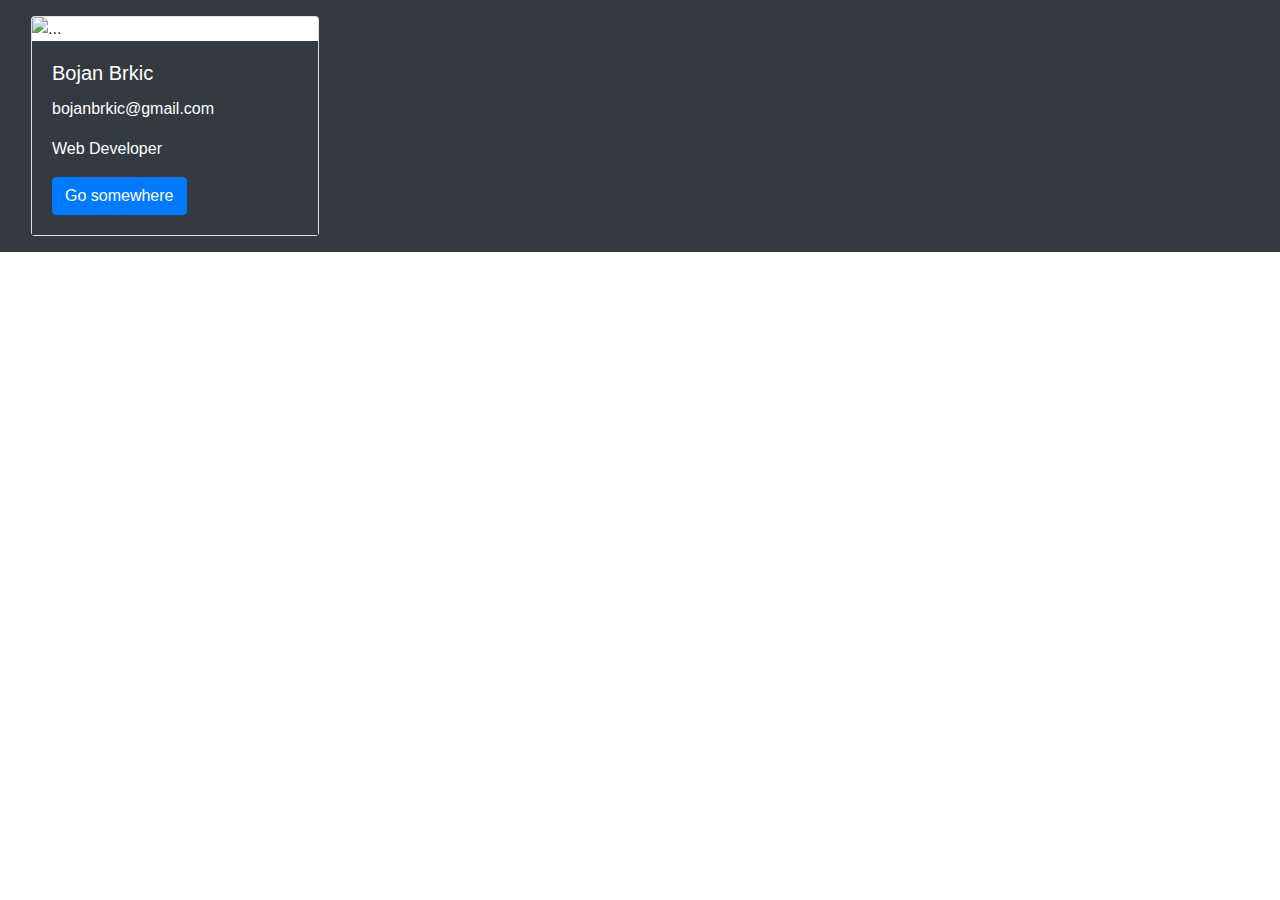
==== index.html @ 631b5b65 "update link" ====
<!doctype html>
<html lang="en">
  <head>
    <!-- Required meta tags -->
    <meta charset="utf-8">
    <meta name="viewport" content="width=device-width, initial-scale=1, shrink-to-fit=no">

    <!-- Bootstrap CSS -->
    <link rel="stylesheet" href="https://cdn.jsdelivr.net/npm/bootstrap@4.0.0/dist/css/bootstrap.min.css" integrity="sha384-Gn5384xqQ1aoWXA+058RXPxPg6fy4IWvTNh0E263XmFcJlSAwiGgFAW/dAiS6JXm" crossorigin="anonymous">

    <title>Hello, world!</title>
  </head>
  <body>

<div class="container-fluid bg-dark">
    <div class="row">
        <div class="col-3">
            <div class="card1 m-3">
                <div class="card" style="width: 18rem;">
                    <img src="https://heroshotphotography.com/wp-content/uploads/2023/03/male-linkedin-corporate-headshot-on-white-square-1024x1024.jpg" class="card-img-top" alt="...">
                    <div class="card-body bg-dark text-white">
                      <h5 class="card-title">Bojan Brkic</h5>
                      <p class="card-text">bojanbrkic@gmail.com</p>
                      <p class="card-text">Web Developer</p>
                      <a href="https://bojs225.github.io/izrada-web-stranice-web-shop-bojs225/" class="btn btn-primary">Go somewhere</a>
                    </div>
                  </div>
            </div>
        </div>
        <div class="col-9">

        </div>
    </div>
</div>









    <!-- Optional JavaScript -->
    <!-- jQuery first, then Popper.js, then Bootstrap JS -->
    <script src="https://code.jquery.com/jquery-3.2.1.slim.min.js" integrity="sha384-KJ3o2DKtIkvYIK3UENzmM7KCkRr/rE9/Qpg6aAZGJwFDMVNA/GpGFF93hXpG5KkN" crossorigin="anonymous"></script>
    <script src="https://cdn.jsdelivr.net/npm/popper.js@1.12.9/dist/umd/popper.min.js" integrity="sha384-ApNbgh9B+Y1QKtv3Rn7W3mgPxhU9K/ScQsAP7hUibX39j7fakFPskvXusvfa0b4Q" crossorigin="anonymous"></script>
    <script src="https://cdn.jsdelivr.net/npm/bootstrap@4.0.0/dist/js/bootstrap.min.js" integrity="sha384-JZR6Spejh4U02d8jOt6vLEHfe/JQGiRRSQQxSfFWpi1MquVdAyjUar5+76PVCmYl" crossorigin="anonymous"></script>
  </body>
</html>
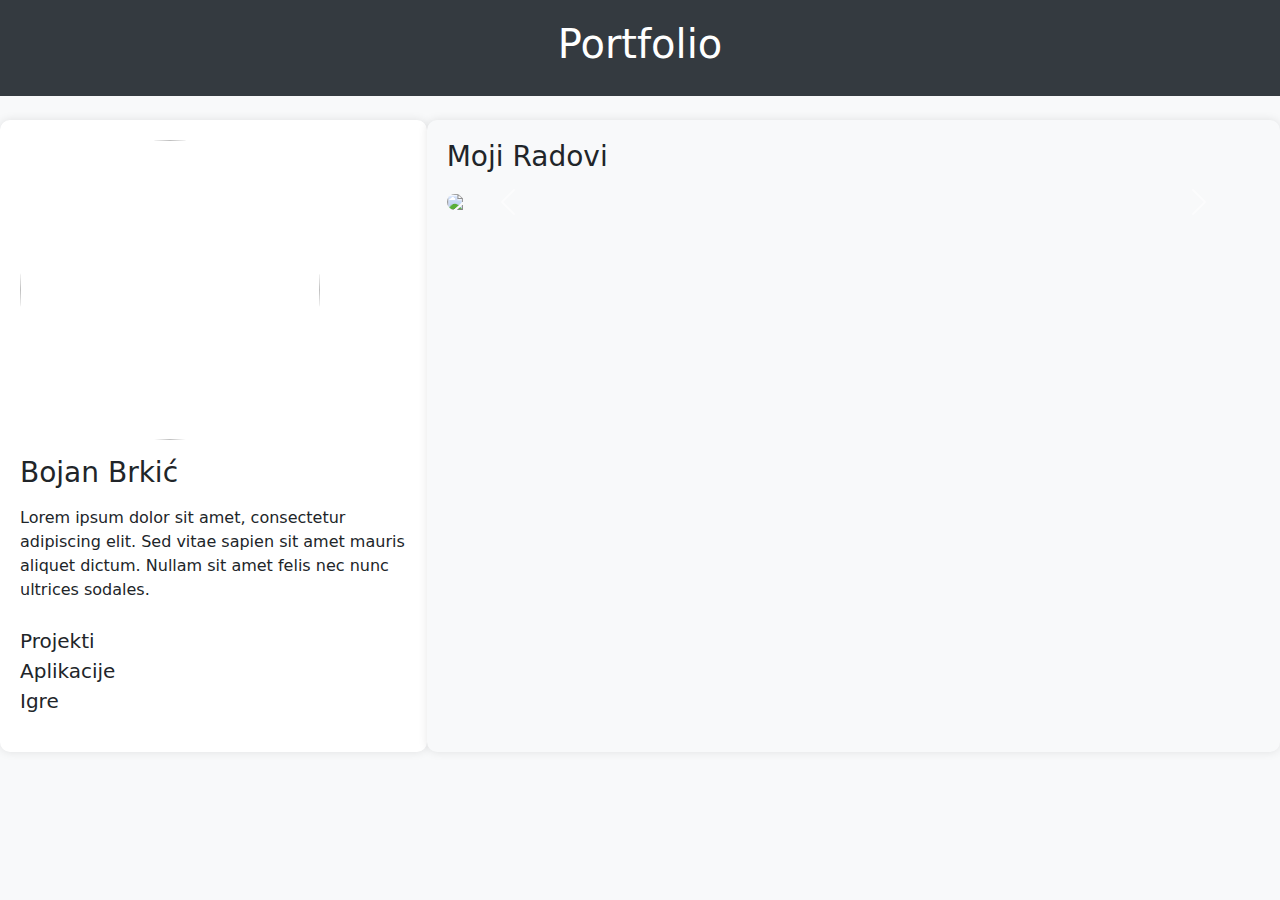
==== commit 34c43e09: "port_placehold" ====
--- a/index.html
+++ b/index.html
@@ -1,50 +1,85 @@
-<!doctype html>
-<html lang="en">
-  <head>
-    <!-- Required meta tags -->
-    <meta charset="utf-8">
-    <meta name="viewport" content="width=device-width, initial-scale=1, shrink-to-fit=no">
-
-    <!-- Bootstrap CSS -->
-    <link rel="stylesheet" href="https://cdn.jsdelivr.net/npm/bootstrap@4.0.0/dist/css/bootstrap.min.css" integrity="sha384-Gn5384xqQ1aoWXA+058RXPxPg6fy4IWvTNh0E263XmFcJlSAwiGgFAW/dAiS6JXm" crossorigin="anonymous">
-
-    <title>Hello, world!</title>
-  </head>
-  <body>
-
-<div class="container-fluid bg-dark">
-    <div class="row">
-        <div class="col-3">
-            <div class="card1 m-3">
-                <div class="card" style="width: 18rem;">
-                    <img src="https://heroshotphotography.com/wp-content/uploads/2023/03/male-linkedin-corporate-headshot-on-white-square-1024x1024.jpg" class="card-img-top" alt="...">
-                    <div class="card-body bg-dark text-white">
-                      <h5 class="card-title">Bojan Brkic</h5>
-                      <p class="card-text">bojanbrkic@gmail.com</p>
-                      <p class="card-text">Web Developer</p>
-                      <a href="https://bojs225.github.io/izrada-web-stranice-web-shop-bojs225/" class="btn btn-primary">Go somewhere</a>
-                    </div>
-                  </div>
-            </div>
-        </div>
-        <div class="col-9">
-
-        </div>
-    </div>
-</div>
-
-
-
-
-
-
-
-
-
-    <!-- Optional JavaScript -->
-    <!-- jQuery first, then Popper.js, then Bootstrap JS -->
-    <script src="https://code.jquery.com/jquery-3.2.1.slim.min.js" integrity="sha384-KJ3o2DKtIkvYIK3UENzmM7KCkRr/rE9/Qpg6aAZGJwFDMVNA/GpGFF93hXpG5KkN" crossorigin="anonymous"></script>
-    <script src="https://cdn.jsdelivr.net/npm/popper.js@1.12.9/dist/umd/popper.min.js" integrity="sha384-ApNbgh9B+Y1QKtv3Rn7W3mgPxhU9K/ScQsAP7hUibX39j7fakFPskvXusvfa0b4Q" crossorigin="anonymous"></script>
-    <script src="https://cdn.jsdelivr.net/npm/bootstrap@4.0.0/dist/js/bootstrap.min.js" integrity="sha384-JZR6Spejh4U02d8jOt6vLEHfe/JQGiRRSQQxSfFWpi1MquVdAyjUar5+76PVCmYl" crossorigin="anonymous"></script>
-  </body>
-</html>+<!DOCTYPE html>
+<html lang="en">
+<head>
+  <meta charset="UTF-8">
+  <meta name="viewport" content="width=device-width, initial-scale=1.0">
+  <title>Portfolio</title>
+  <link href="https://cdn.jsdelivr.net/npm/bootstrap@5.3.0-alpha1/dist/css/bootstrap.min.css" rel="stylesheet">
+  <style>
+    body {
+      background-color: #f8f9fa;
+    }
+    .header {
+      background-color: #343a40;
+      color: #ffffff;
+      padding: 20px 0;
+      text-align: center;
+    }
+    .about-me {
+      background-color: #ffffff;
+      padding: 20px;
+      border-radius: 10px;
+      box-shadow: 0 0 10px rgba(0, 0, 0, 0.1);
+    }
+    .works-carousel {
+      background-color: #f8f9fa;
+      padding: 20px;
+      border-radius: 10px;
+      box-shadow: 0 0 10px rgba(0, 0, 0, 0.1);
+    }
+    .works-carousel h3 {
+      margin-bottom: 20px;
+    }
+    .carousel-item img {
+      border-radius: 10px;
+    }
+  </style>
+</head>
+<body>
+  <div class="header">
+    <h1>Portfolio</h1>
+  </div>
+
+  <div class="container-fluid mt-4">
+    <div class="row">
+      <div class="col-md-4 about-me">
+        <img src="https://easydrawingguides.com/wp-content/uploads/2022/08/cartoon-face-11.png" class="img-fluid rounded-circle mb-3" style="height: 300px; width: 300px;">
+        <h3 class="mb-3">Bojan Brkić</h3>
+        <p class="mb-4">Lorem ipsum dolor sit amet, consectetur adipiscing elit. Sed vitae sapien sit amet mauris aliquet dictum. Nullam sit amet felis nec nunc ultrices sodales.</p>
+        <ul class="list-unstyled">
+          <li><a href="#" class="text-decoration-none fs-5 text-dark">Projekti</a></li>
+          <li><a href="#" class="text-decoration-none fs-5 text-dark">Aplikacije</a></li>
+          <li><a href="#" class="text-decoration-none fs-5 text-dark">Igre</a></li>
+        </ul>
+      </div>
+
+      <div class="col-md-8 works-carousel">
+        <h3>Moji Radovi</h3>
+        <div id="carouselExampleControls" class="carousel slide" data-bs-ride="carousel">
+          <div class="carousel-inner">
+            <div class="carousel-item active">
+              <img src="https://t4.ftcdn.net/jpg/02/81/25/31/360_F_281253189_A1GYRtKi8dKiZYip4yerjW8qTWG7KdgL.jpg" class="d-block w-100" >
+            </div>
+            <div class="carousel-item">
+              <img src="https://img.freepik.com/free-vector/blank-farm-scene-cartoon-style_1308-52834.jpg?size=626&ext=jpg&ga=GA1.1.2008272138.1708560000&semt=ais" class="d-block w-100">
+            </div>
+            <div class="carousel-item">
+              <img src="https://img.freepik.com/free-vector/farm-scene-daytime-with-old-farmer-man-cute-animals_1308-61404.jpg" class="d-block w-100">
+            </div>
+          </div>
+          <button class="carousel-control-prev" type="button" data-bs-target="#carouselExampleControls" data-bs-slide="prev">
+            <span class="carousel-control-prev-icon" aria-hidden="true"></span>
+            <span class="visually-hidden">Previous</span>
+          </button>
+          <button class="carousel-control-next" type="button" data-bs-target="#carouselExampleControls" data-bs-slide="next">
+            <span class="carousel-control-next-icon" aria-hidden="true"></span>
+            <span class="visually-hidden">Next</span>
+          </button>
+        </div>
+      </div>
+    </div>
+  </div>
+
+  <script src="https://cdn.jsdelivr.net/npm/bootstrap@5.3.0-alpha1/dist/js/bootstrap.bundle.min.js"></script>
+</body>
+</html>
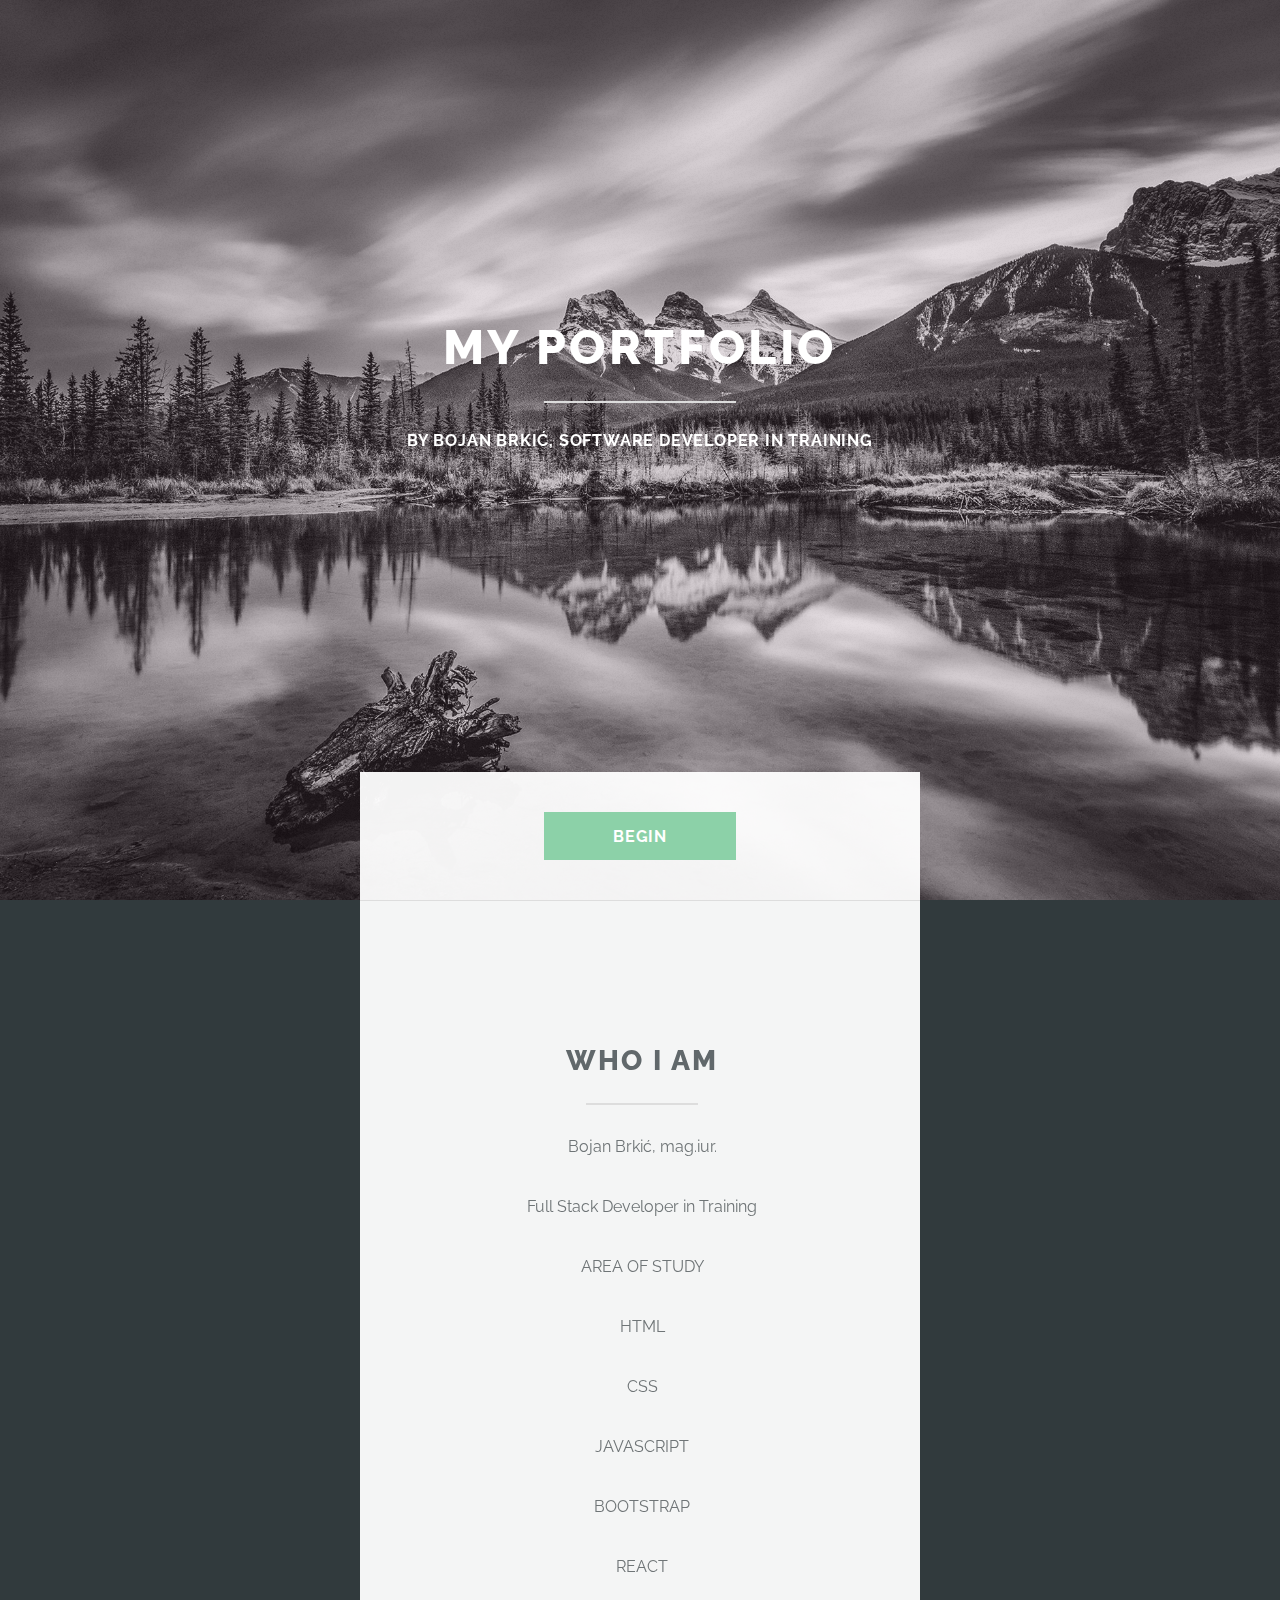
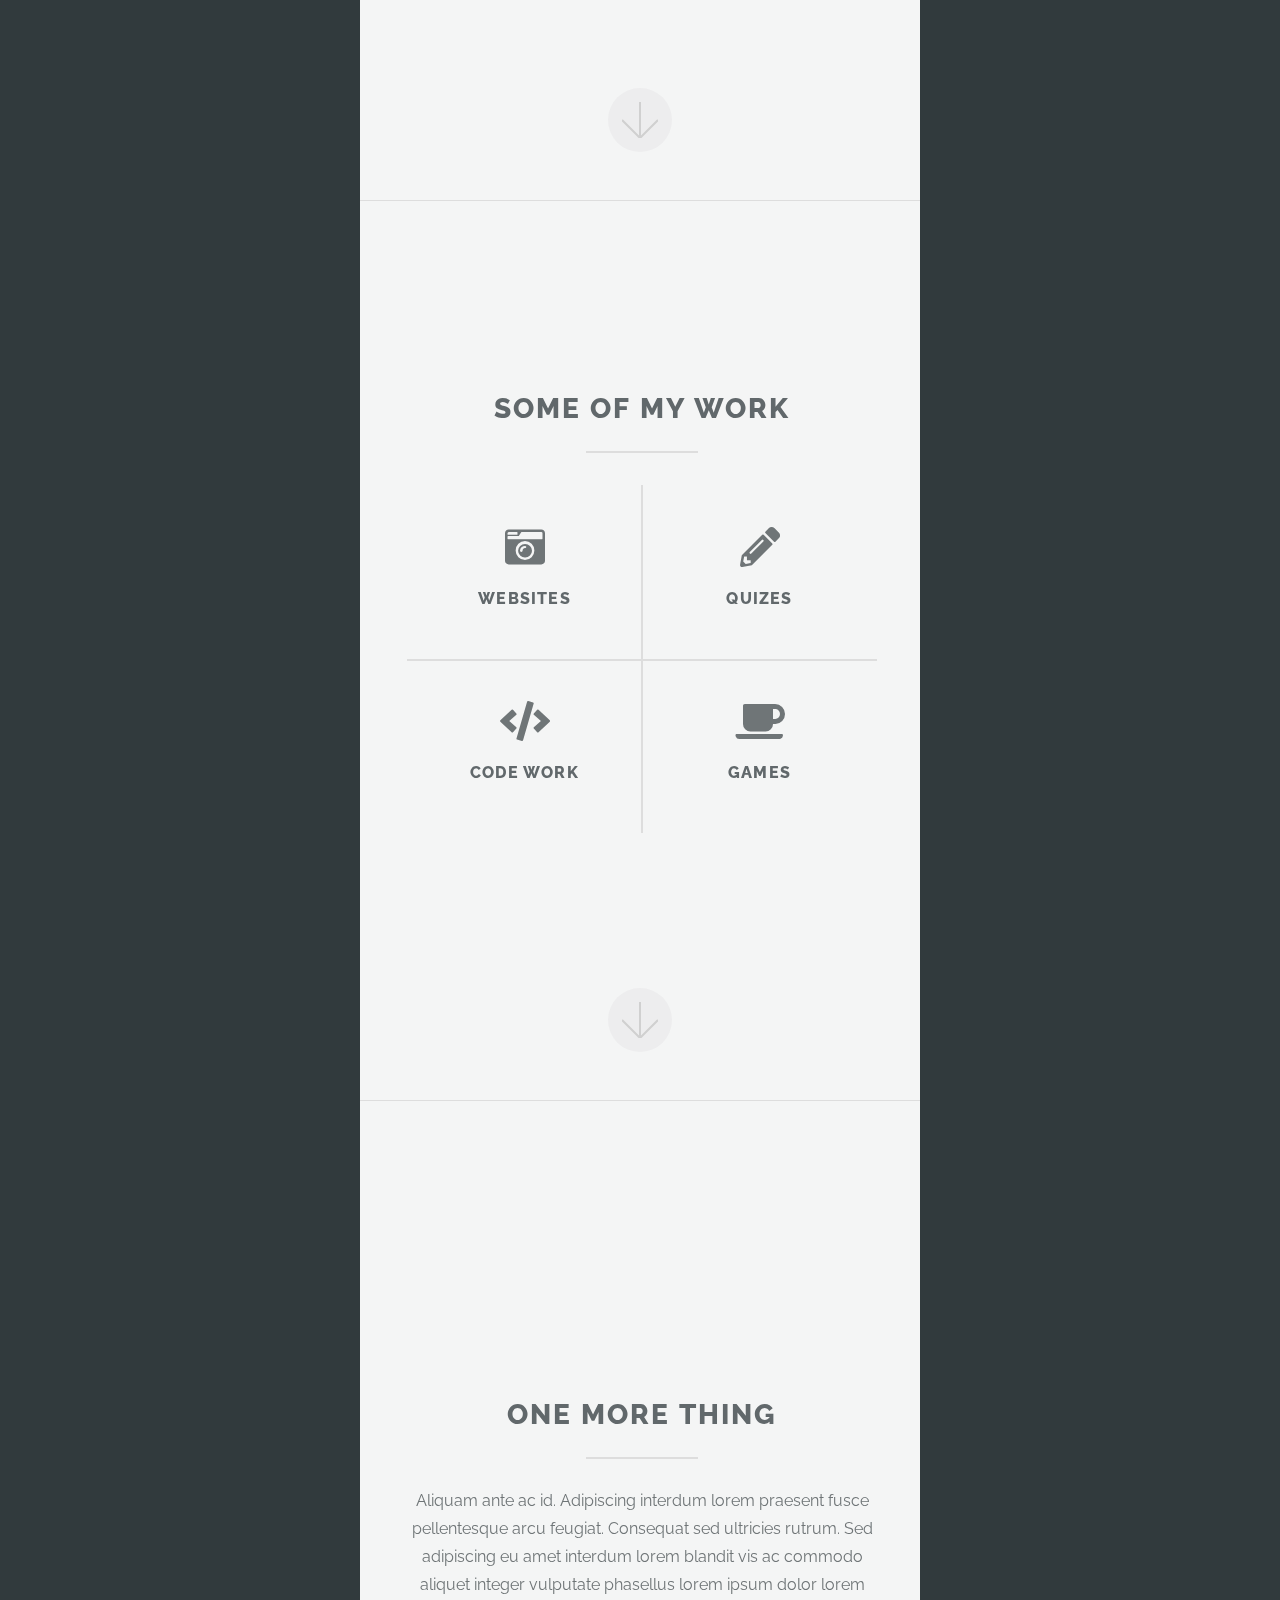
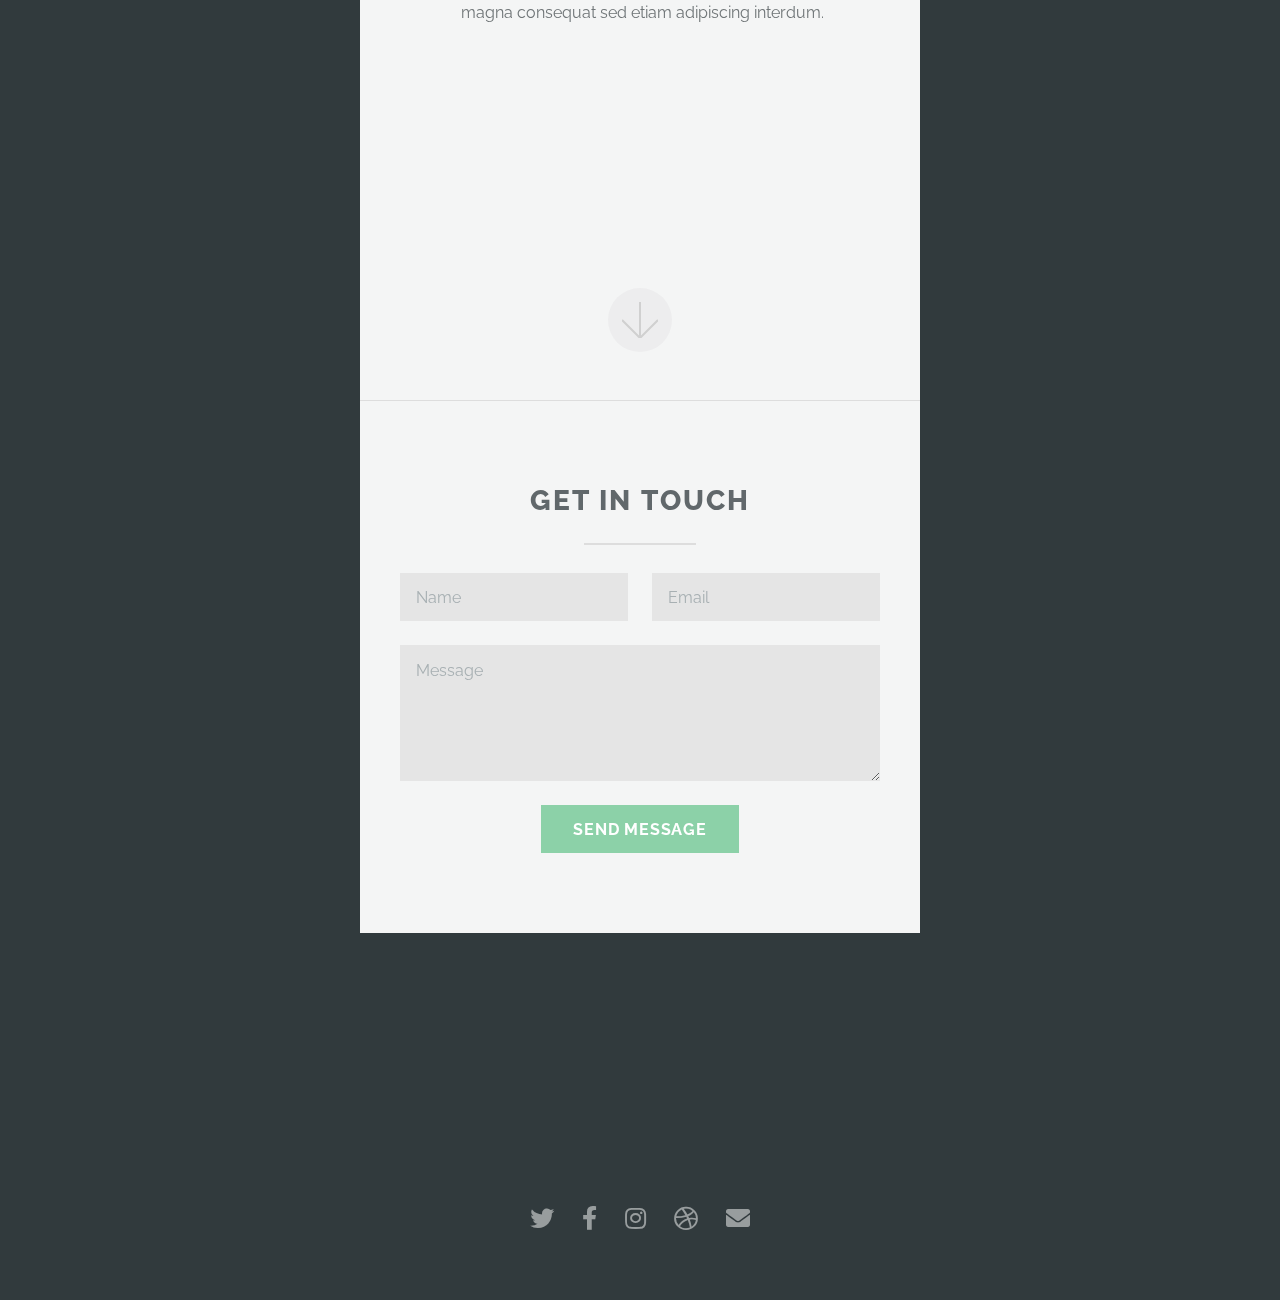
==== commit 14d60886: "update" ====
--- a/index.html
+++ b/index.html
@@ -1,85 +1,136 @@
-<!DOCTYPE html>
-<html lang="en">
-<head>
-  <meta charset="UTF-8">
-  <meta name="viewport" content="width=device-width, initial-scale=1.0">
-  <title>Portfolio</title>
-  <link href="https://cdn.jsdelivr.net/npm/bootstrap@5.3.0-alpha1/dist/css/bootstrap.min.css" rel="stylesheet">
-  <style>
-    body {
-      background-color: #f8f9fa;
-    }
-    .header {
-      background-color: #343a40;
-      color: #ffffff;
-      padding: 20px 0;
-      text-align: center;
-    }
-    .about-me {
-      background-color: #ffffff;
-      padding: 20px;
-      border-radius: 10px;
-      box-shadow: 0 0 10px rgba(0, 0, 0, 0.1);
-    }
-    .works-carousel {
-      background-color: #f8f9fa;
-      padding: 20px;
-      border-radius: 10px;
-      box-shadow: 0 0 10px rgba(0, 0, 0, 0.1);
-    }
-    .works-carousel h3 {
-      margin-bottom: 20px;
-    }
-    .carousel-item img {
-      border-radius: 10px;
-    }
-  </style>
-</head>
-<body>
-  <div class="header">
-    <h1>Portfolio</h1>
-  </div>
+<!DOCTYPE HTML>
+<html>
+	<head>
+		<title>Document</title>
+		<meta charset="utf-8" />
+		<meta name="viewport" content="width=device-width, initial-scale=1, user-scalable=no" />
+		<link rel="stylesheet" href="assets/css/main.css" />
+	
+		
+	</head>
+	<body class="is-preload">
 
-  <div class="container-fluid mt-4">
-    <div class="row">
-      <div class="col-md-4 about-me">
-        <img src="https://easydrawingguides.com/wp-content/uploads/2022/08/cartoon-face-11.png" class="img-fluid rounded-circle mb-3" style="height: 300px; width: 300px;">
-        <h3 class="mb-3">Bojan Brkić</h3>
-        <p class="mb-4">Lorem ipsum dolor sit amet, consectetur adipiscing elit. Sed vitae sapien sit amet mauris aliquet dictum. Nullam sit amet felis nec nunc ultrices sodales.</p>
-        <ul class="list-unstyled">
-          <li><a href="#" class="text-decoration-none fs-5 text-dark">Projekti</a></li>
-          <li><a href="#" class="text-decoration-none fs-5 text-dark">Aplikacije</a></li>
-          <li><a href="#" class="text-decoration-none fs-5 text-dark">Igre</a></li>
-        </ul>
-      </div>
+		<!-- Header -->
+			<section id="header">
+				<header class="major">
+					<h1>My Portfolio</h1>
+					<p>By Bojan Brkić, Software Developer in Training </p>
+				</header>
+				<div class="container">
+					<ul class="actions special">
+						<li><a href="#one" class="button primary scrolly">Begin</a></li>
+					</ul>
+				</div>
+			</section>
 
-      <div class="col-md-8 works-carousel">
-        <h3>Moji Radovi</h3>
-        <div id="carouselExampleControls" class="carousel slide" data-bs-ride="carousel">
-          <div class="carousel-inner">
-            <div class="carousel-item active">
-              <img src="https://t4.ftcdn.net/jpg/02/81/25/31/360_F_281253189_A1GYRtKi8dKiZYip4yerjW8qTWG7KdgL.jpg" class="d-block w-100" >
-            </div>
-            <div class="carousel-item">
-              <img src="https://img.freepik.com/free-vector/blank-farm-scene-cartoon-style_1308-52834.jpg?size=626&ext=jpg&ga=GA1.1.2008272138.1708560000&semt=ais" class="d-block w-100">
-            </div>
-            <div class="carousel-item">
-              <img src="https://img.freepik.com/free-vector/farm-scene-daytime-with-old-farmer-man-cute-animals_1308-61404.jpg" class="d-block w-100">
-            </div>
-          </div>
-          <button class="carousel-control-prev" type="button" data-bs-target="#carouselExampleControls" data-bs-slide="prev">
-            <span class="carousel-control-prev-icon" aria-hidden="true"></span>
-            <span class="visually-hidden">Previous</span>
-          </button>
-          <button class="carousel-control-next" type="button" data-bs-target="#carouselExampleControls" data-bs-slide="next">
-            <span class="carousel-control-next-icon" aria-hidden="true"></span>
-            <span class="visually-hidden">Next</span>
-          </button>
-        </div>
-      </div>
-    </div>
-  </div>
+		<!-- One -->
+			<section id="one" class="main special">
+				<div class="container">
+					<span class="image fit primary"><img src="3forrest.jpg" alt="" /></span>
+					<div class="content">
+						<header class="major">
+							<h2>Who I am</h2>
+						</header>
+						<p>Bojan Brkić, mag.iur.</p>
+						<p>Full Stack Developer in Training</p>
+							<p>AREA OF STUDY</p>
+							<p>HTML</p>
+							<p>CSS</p>
+							<p>JAVASCRIPT</p>
+							<p>BOOTSTRAP</p>
+							<p>REACT</p>
+						  
+						  
+					</div>
+					<a href="#two" class="goto-next scrolly">Next</a>
+				</div>
+			</section>
 
-  <script src="https://cdn.jsdelivr.net/npm/bootstrap@5.3.0-alpha1/dist/js/bootstrap.bundle.min.js"></script>
-</body>
-</html>
+		<!-- Two -->
+			<section id="two" class="main special">
+				<div class="container">
+					<span class="image fit primary"><img src="2.jpg" alt="" /></span>
+					<div class="content">
+						<header class="major">
+							<h2>Some of my Work</h2>
+						</header>
+						<p></p>
+						<ul class="icons-grid">
+							<li>
+								<span class="icon solid major fa-camera-retro"></span>
+								<h3>Websites</h3>
+							</li>
+							<li>
+								<span class="icon solid major fa-pencil-alt"></span>
+								<h3>Quizes</h3>
+							</li>
+							<li>
+								<span class="icon solid major fa-code"></span>
+								<h3>Code Work</h3>
+							</li>
+							<li>
+								<span class="icon solid major fa-coffee"></span>
+								<h3>Games</h3>
+							</li>
+						</ul>
+					</div>
+					<a href="#three" class="goto-next scrolly">Next</a>
+				</div>
+			</section>
+
+		<!-- Three -->
+			<section id="three" class="main special">
+				<div class="container">
+					<span class="image fit primary"><img src="2coast.jpg" alt="" /></span>
+					<div class="content">
+						<header class="major">
+							<h2>One more thing</h2>
+						</header>
+						<p>Aliquam ante ac id. Adipiscing interdum lorem praesent fusce pellentesque arcu feugiat. Consequat sed ultricies rutrum. Sed adipiscing eu amet interdum lorem blandit vis ac commodo aliquet integer vulputate phasellus lorem ipsum dolor lorem magna consequat sed etiam adipiscing interdum.</p>
+					</div>
+					<a href="#footer" class="goto-next scrolly">Next</a>
+				</div>
+			</section>
+
+			<section id="footer">
+				<div class="container">
+					<header class="major">
+						<h2>Get in touch</h2>
+					</header>
+					<form method="post" action="#">
+						<div class="row gtr-uniform">
+							<div class="col-6 col-12-xsmall"><input type="text" name="name" id="name" placeholder="Name" /></div>
+							<div class="col-6 col-12-xsmall"><input type="email" name="email" id="email" placeholder="Email" /></div>
+							<div class="col-12"><textarea name="message" id="message" placeholder="Message" rows="4"></textarea></div>
+							<div class="col-12">
+								<ul class="actions special">
+									<li><input type="submit" value="Send Message" class="primary" /></li>
+								</ul>
+							</div>
+						</div>
+					</form>
+				</div>
+				<footer>
+					<ul class="icons">
+						<li><a href="#" class="icon brands alt fa-twitter"><span class="label">Twitter</span></a></li>
+						<li><a href="#" class="icon brands alt fa-facebook-f"><span class="label">Facebook</span></a></li>
+						<li><a href="#" class="icon brands alt fa-instagram"><span class="label">Instagram</span></a></li>
+						<li><a href="#" class="icon brands alt fa-dribbble"><span class="label">Dribbble</span></a></li>
+						<li><a href="#" class="icon solid alt fa-envelope"><span class="label">Email</span></a></li>
+					</ul>
+				
+				</footer>
+			</section>
+			<script src="https://cdn.jsdelivr.net/npm/bootstrap@5.3.0-alpha1/dist/js/bootstrap.bundle.min.js"></script>
+			<script src="assets/js/jquery.min.js"></script>
+			<script src="assets/js/jquery.scrollex.min.js"></script>
+			<script src="assets/js/jquery.scrolly.min.js"></script>
+			<script src="assets/js/browser.min.js"></script>
+			<script src="assets/js/breakpoints.min.js"></script>
+			<script src="assets/js/util.js"></script>
+			<script src="assets/js/main.js"></script>
+			<script src="assets/js/script.js"></script>
+			
+
+	</body>
+</html>--- a/assets/css/main.css
+++ b/assets/css/main.css
@@ -0,0 +1,3140 @@
+@import url("fontawesome-all.min.css");
+@import url("https://fonts.googleapis.com/css?family=Raleway:400,400italic,700,800");
+
+
+
+html, body, div, span, applet, object,
+iframe, h1, h2, h3, h4, h5, h6, p, blockquote,
+pre, a, abbr, acronym, address, big, cite,
+code, del, dfn, em, img, ins, kbd, q, s, samp,
+small, strike, strong, sub, sup, tt, var, b,
+u, i, center, dl, dt, dd, ol, ul, li, fieldset,
+form, label, legend, table, caption, tbody,
+tfoot, thead, tr, th, td, article, aside,
+canvas, details, embed, figure, figcaption,
+footer, header, hgroup, menu, nav, output, ruby,
+section, summary, time, mark, audio, video {
+	margin: 0;
+	padding: 0;
+	border: 0;
+	font-size: 100%;
+	font: inherit;
+	vertical-align: baseline;}
+
+article, aside, details, figcaption, figure,
+footer, header, hgroup, menu, nav, section {
+	display: block;}
+
+body {
+	line-height: 1;
+}
+
+ol, ul {
+	list-style: none;
+}
+
+blockquote, q {
+	quotes: none;
+}
+
+	blockquote:before, blockquote:after, q:before, q:after {
+		content: '';
+		content: none;
+	}
+
+table {
+	border-collapse: collapse;
+	border-spacing: 0;
+}
+
+body {
+	-webkit-text-size-adjust: none;
+}
+
+mark {
+	background-color: transparent;
+	color: inherit;
+}
+
+input::-moz-focus-inner {
+	border: 0;
+	padding: 0;
+}
+
+input, select, textarea {
+	-moz-appearance: none;
+	-webkit-appearance: none;
+	-ms-appearance: none;
+	appearance: none;
+}
+
+/* Basic */
+
+	html {
+		box-sizing: border-box;
+	}
+
+	*, *:before, *:after {
+		box-sizing: inherit;
+	}
+
+	html {
+		background-color: #313a3d;
+		background-attachment: fixed,						fixed;
+		background-image: url("images/overlay.png"), url("/start.jpeg");
+		background-position: top left,					center center;
+		background-repeat: repeat,						none;
+		background-size: auto,						cover;
+	}
+
+	html.is-preload *, html.is-preload *:before, html.is-preload *:after {
+		-moz-animation: none !important;
+		-webkit-animation: none !important;
+		-ms-animation: none !important;
+		animation: none !important;
+		-moz-transition: none !important;
+		-webkit-transition: none !important;
+		-ms-transition: none !important;
+		transition: none !important;
+	}
+
+	html.is-touch {
+		height: 100vh;
+		overflow: hidden;
+	}
+
+		html.is-touch #wrapper {
+			-webkit-backface-visibility: hidden;
+			-webkit-overflow-scrolling: touch;
+			-webkit-transform: translate3d(0, 0, 0);
+			height: 100vh;
+			overflow: auto;
+		}
+
+	body, input, select, textarea {
+		color: #6f7577;
+		font-family: "Raleway", "Helvetica", sans-serif;
+		font-size: 15pt;
+		font-weight: 400;
+		line-height: 1.75em;
+	}
+
+	a {
+		-moz-transition: color 0.2s ease-in-out, border-bottom-color 0.2s ease-in-out;
+		-webkit-transition: color 0.2s ease-in-out, border-bottom-color 0.2s ease-in-out;
+		-ms-transition: color 0.2s ease-in-out, border-bottom-color 0.2s ease-in-out;
+		transition: color 0.2s ease-in-out, border-bottom-color 0.2s ease-in-out;
+		border-bottom: dotted 1px;
+		color: #8cd1a8;
+		text-decoration: none;
+	}
+
+		a:hover {
+			border-bottom-color: transparent !important;
+			color: #8cd1a8 !important;
+			text-decoration: none;
+		}
+
+	strong, b {
+		color: #61686b;
+		font-weight: 700;
+	}
+
+	em, i {
+		font-style: italic;
+	}
+
+	p {
+		margin: 0 0 2em 0;
+	}
+
+	h1, h2, h3, h4, h5, h6 {
+		color: #61686b;
+		font-weight: 800;
+		letter-spacing: 0.075em;
+		line-height: 1em;
+		margin: 0 0 1em 0;
+		text-transform: uppercase;
+	}
+
+		h1 a, h2 a, h3 a, h4 a, h5 a, h6 a {
+			color: inherit;
+			text-decoration: none;
+		}
+
+	h2 {
+		font-size: 1.75em;
+		line-height: 1.5em;
+	}
+
+	h3 {
+		font-size: 1em;
+		line-height: 1.5em;
+	}
+
+	h4 {
+		font-size: 0.9em;
+		line-height: 1.5em;
+	}
+
+	h5 {
+		font-size: 0.8em;
+		line-height: 1.5em;
+	}
+
+	h6 {
+		font-size: 0.7em;
+		line-height: 1.5em;
+	}
+
+	sub {
+		font-size: 0.8em;
+		position: relative;
+		top: 0.5em;
+	}
+
+	sup {
+		font-size: 0.8em;
+		position: relative;
+		top: -0.5em;
+	}
+
+	hr {
+		border: 0;
+		border-bottom: solid 1px #dddddd;
+		margin: 2em 0;
+	}
+
+		hr.major {
+			margin: 3em 0;
+		}
+
+	blockquote {
+		border-left: solid 6px #dddddd;
+		font-style: italic;
+		margin: 0 0 2em 0;
+		padding: 0.5em 0 0.5em 1.5em;
+	}
+
+	code {
+		background: rgba(144, 144, 144, 0.075);
+		font-family: "Courier New", monospace;
+		font-size: 0.9em;
+		margin: 0 0.25em;
+		padding: 0.25em 0.65em;
+	}
+
+	pre {
+		-webkit-overflow-scrolling: touch;
+		font-family: "Courier New", monospace;
+		font-size: 0.9em;
+		margin: 0 0 2em 0;
+	}
+
+		pre code {
+			display: block;
+			line-height: 1.75em;
+			padding: 1em 1.5em;
+			overflow-x: auto;
+		}
+
+	.align-left {
+		text-align: left;
+	}
+
+	.align-center {
+		text-align: center;
+	}
+
+	.align-right {
+		text-align: right;
+	}
+
+/* Container */
+
+	.container {
+		margin: 0 auto;
+		max-width: calc(100% - 4em);
+		width: 35em;
+	}
+
+		.container.xsmall {
+			width: 8.75em;
+		}
+
+		.container.small {
+			width: 17.5em;
+		}
+
+		.container.medium {
+			width: 26.25em;
+		}
+
+		.container.large {
+			width: 43.75em;
+		}
+
+		.container.xlarge {
+			width: 52.5em;
+		}
+
+		.container.max {
+			width: 100%;
+		}
+
+		@media screen and (max-width: 980px) {
+
+			.container {
+				width: 80% !important;
+				max-width: 100% !important;
+			}
+
+		}
+
+		@media screen and (max-width: 480px) {
+
+			.container {
+				width: 100% !important;
+			}
+
+		}
+
+/* Row */
+
+	.row {
+		display: flex;
+		flex-wrap: wrap;
+		box-sizing: border-box;
+		align-items: stretch;
+	}
+
+		.row > * {
+			box-sizing: border-box;
+		}
+
+		.row.gtr-uniform > * > :last-child {
+			margin-bottom: 0;
+		}
+
+		.row.aln-left {
+			justify-content: flex-start;
+		}
+
+		.row.aln-center {
+			justify-content: center;
+		}
+
+		.row.aln-right {
+			justify-content: flex-end;
+		}
+
+		.row.aln-top {
+			align-items: flex-start;
+		}
+
+		.row.aln-middle {
+			align-items: center;
+		}
+
+		.row.aln-bottom {
+			align-items: flex-end;
+		}
+
+		.row > .imp {
+			order: -1;
+		}
+
+		.row > .col-1 {
+			width: 8.33333%;
+		}
+
+		.row > .off-1 {
+			margin-left: 8.33333%;
+		}
+
+		.row > .col-2 {
+			width: 16.66667%;
+		}
+
+		.row > .off-2 {
+			margin-left: 16.66667%;
+		}
+
+		.row > .col-3 {
+			width: 25%;
+		}
+
+		.row > .off-3 {
+			margin-left: 25%;
+		}
+
+		.row > .col-4 {
+			width: 33.33333%;
+		}
+
+		.row > .off-4 {
+			margin-left: 33.33333%;
+		}
+
+		.row > .col-5 {
+			width: 41.66667%;
+		}
+
+		.row > .off-5 {
+			margin-left: 41.66667%;
+		}
+
+		.row > .col-6 {
+			width: 50%;
+		}
+
+		.row > .off-6 {
+			margin-left: 50%;
+		}
+
+		.row > .col-7 {
+			width: 58.33333%;
+		}
+
+		.row > .off-7 {
+			margin-left: 58.33333%;
+		}
+
+		.row > .col-8 {
+			width: 66.66667%;
+		}
+
+		.row > .off-8 {
+			margin-left: 66.66667%;
+		}
+
+		.row > .col-9 {
+			width: 75%;
+		}
+
+		.row > .off-9 {
+			margin-left: 75%;
+		}
+
+		.row > .col-10 {
+			width: 83.33333%;
+		}
+
+		.row > .off-10 {
+			margin-left: 83.33333%;
+		}
+
+		.row > .col-11 {
+			width: 91.66667%;
+		}
+
+		.row > .off-11 {
+			margin-left: 91.66667%;
+		}
+
+		.row > .col-12 {
+			width: 100%;
+		}
+
+		.row > .off-12 {
+			margin-left: 100%;
+		}
+
+		.row.gtr-0 {
+			margin-top: 0;
+			margin-left: 0em;
+		}
+
+			.row.gtr-0 > * {
+				padding: 0 0 0 0em;
+			}
+
+			.row.gtr-0.gtr-uniform {
+				margin-top: 0em;
+			}
+
+				.row.gtr-0.gtr-uniform > * {
+					padding-top: 0em;
+				}
+
+		.row.gtr-25 {
+			margin-top: 0;
+			margin-left: -0.375em;
+		}
+
+			.row.gtr-25 > * {
+				padding: 0 0 0 0.375em;
+			}
+
+			.row.gtr-25.gtr-uniform {
+				margin-top: -0.375em;
+			}
+
+				.row.gtr-25.gtr-uniform > * {
+					padding-top: 0.375em;
+				}
+
+		.row.gtr-50 {
+			margin-top: 0;
+			margin-left: -0.75em;
+		}
+
+			.row.gtr-50 > * {
+				padding: 0 0 0 0.75em;
+			}
+
+			.row.gtr-50.gtr-uniform {
+				margin-top: -0.75em;
+			}
+
+				.row.gtr-50.gtr-uniform > * {
+					padding-top: 0.75em;
+				}
+
+		.row {
+			margin-top: 0;
+			margin-left: -1.5em;
+		}
+
+			.row > * {
+				padding: 0 0 0 1.5em;
+			}
+
+			.row.gtr-uniform {
+				margin-top: -1.5em;
+			}
+
+				.row.gtr-uniform > * {
+					padding-top: 1.5em;
+				}
+
+		.row.gtr-150 {
+			margin-top: 0;
+			margin-left: -2.25em;
+		}
+
+			.row.gtr-150 > * {
+				padding: 0 0 0 2.25em;
+			}
+
+			.row.gtr-150.gtr-uniform {
+				margin-top: -2.25em;
+			}
+
+				.row.gtr-150.gtr-uniform > * {
+					padding-top: 2.25em;
+				}
+
+		.row.gtr-200 {
+			margin-top: 0;
+			margin-left: -3em;
+		}
+
+			.row.gtr-200 > * {
+				padding: 0 0 0 3em;
+			}
+
+			.row.gtr-200.gtr-uniform {
+				margin-top: -3em;
+			}
+
+				.row.gtr-200.gtr-uniform > * {
+					padding-top: 3em;
+				}
+
+		@media screen and (max-width: 1680px) {
+
+			.row {
+				display: flex;
+				flex-wrap: wrap;
+				box-sizing: border-box;
+				align-items: stretch;
+			}
+
+				.row > * {
+					box-sizing: border-box;
+				}
+
+				.row.gtr-uniform > * > :last-child {
+					margin-bottom: 0;
+				}
+
+				.row.aln-left {
+					justify-content: flex-start;
+				}
+
+				.row.aln-center {
+					justify-content: center;
+				}
+
+				.row.aln-right {
+					justify-content: flex-end;
+				}
+
+				.row.aln-top {
+					align-items: flex-start;
+				}
+
+				.row.aln-middle {
+					align-items: center;
+				}
+
+				.row.aln-bottom {
+					align-items: flex-end;
+				}
+
+				.row > .imp-large {
+					order: -1;
+				}
+
+				.row > .col-1-large {
+					width: 8.33333%;
+				}
+
+				.row > .off-1-large {
+					margin-left: 8.33333%;
+				}
+
+				.row > .col-2-large {
+					width: 16.66667%;
+				}
+
+				.row > .off-2-large {
+					margin-left: 16.66667%;
+				}
+
+				.row > .col-3-large {
+					width: 25%;
+				}
+
+				.row > .off-3-large {
+					margin-left: 25%;
+				}
+
+				.row > .col-4-large {
+					width: 33.33333%;
+				}
+
+				.row > .off-4-large {
+					margin-left: 33.33333%;
+				}
+
+				.row > .col-5-large {
+					width: 41.66667%;
+				}
+
+				.row > .off-5-large {
+					margin-left: 41.66667%;
+				}
+
+				.row > .col-6-large {
+					width: 50%;
+				}
+
+				.row > .off-6-large {
+					margin-left: 50%;
+				}
+
+				.row > .col-7-large {
+					width: 58.33333%;
+				}
+
+				.row > .off-7-large {
+					margin-left: 58.33333%;
+				}
+
+				.row > .col-8-large {
+					width: 66.66667%;
+				}
+
+				.row > .off-8-large {
+					margin-left: 66.66667%;
+				}
+
+				.row > .col-9-large {
+					width: 75%;
+				}
+
+				.row > .off-9-large {
+					margin-left: 75%;
+				}
+
+				.row > .col-10-large {
+					width: 83.33333%;
+				}
+
+				.row > .off-10-large {
+					margin-left: 83.33333%;
+				}
+
+				.row > .col-11-large {
+					width: 91.66667%;
+				}
+
+				.row > .off-11-large {
+					margin-left: 91.66667%;
+				}
+
+				.row > .col-12-large {
+					width: 100%;
+				}
+
+				.row > .off-12-large {
+					margin-left: 100%;
+				}
+
+				.row.gtr-0 {
+					margin-top: 0;
+					margin-left: 0em;
+				}
+
+					.row.gtr-0 > * {
+						padding: 0 0 0 0em;
+					}
+
+					.row.gtr-0.gtr-uniform {
+						margin-top: 0em;
+					}
+
+						.row.gtr-0.gtr-uniform > * {
+							padding-top: 0em;
+						}
+
+				.row.gtr-25 {
+					margin-top: 0;
+					margin-left: -0.375em;
+				}
+
+					.row.gtr-25 > * {
+						padding: 0 0 0 0.375em;
+					}
+
+					.row.gtr-25.gtr-uniform {
+						margin-top: -0.375em;
+					}
+
+						.row.gtr-25.gtr-uniform > * {
+							padding-top: 0.375em;
+						}
+
+				.row.gtr-50 {
+					margin-top: 0;
+					margin-left: -0.75em;
+				}
+
+					.row.gtr-50 > * {
+						padding: 0 0 0 0.75em;
+					}
+
+					.row.gtr-50.gtr-uniform {
+						margin-top: -0.75em;
+					}
+
+						.row.gtr-50.gtr-uniform > * {
+							padding-top: 0.75em;
+						}
+
+				.row {
+					margin-top: 0;
+					margin-left: -1.5em;
+				}
+
+					.row > * {
+						padding: 0 0 0 1.5em;
+					}
+
+					.row.gtr-uniform {
+						margin-top: -1.5em;
+					}
+
+						.row.gtr-uniform > * {
+							padding-top: 1.5em;
+						}
+
+				.row.gtr-150 {
+					margin-top: 0;
+					margin-left: -2.25em;
+				}
+
+					.row.gtr-150 > * {
+						padding: 0 0 0 2.25em;
+					}
+
+					.row.gtr-150.gtr-uniform {
+						margin-top: -2.25em;
+					}
+
+						.row.gtr-150.gtr-uniform > * {
+							padding-top: 2.25em;
+						}
+
+				.row.gtr-200 {
+					margin-top: 0;
+					margin-left: -3em;
+				}
+
+					.row.gtr-200 > * {
+						padding: 0 0 0 3em;
+					}
+
+					.row.gtr-200.gtr-uniform {
+						margin-top: -3em;
+					}
+
+						.row.gtr-200.gtr-uniform > * {
+							padding-top: 3em;
+						}
+
+		}
+
+		@media screen and (max-width: 980px) {
+
+			.row {
+				display: flex;
+				flex-wrap: wrap;
+				box-sizing: border-box;
+				align-items: stretch;
+			}
+
+				.row > * {
+					box-sizing: border-box;
+				}
+
+				.row.gtr-uniform > * > :last-child {
+					margin-bottom: 0;
+				}
+
+				.row.aln-left {
+					justify-content: flex-start;
+				}
+
+				.row.aln-center {
+					justify-content: center;
+				}
+
+				.row.aln-right {
+					justify-content: flex-end;
+				}
+
+				.row.aln-top {
+					align-items: flex-start;
+				}
+
+				.row.aln-middle {
+					align-items: center;
+				}
+
+				.row.aln-bottom {
+					align-items: flex-end;
+				}
+
+				.row > .imp-medium {
+					order: -1;
+				}
+
+				.row > .col-1-medium {
+					width: 8.33333%;
+				}
+
+				.row > .off-1-medium {
+					margin-left: 8.33333%;
+				}
+
+				.row > .col-2-medium {
+					width: 16.66667%;
+				}
+
+				.row > .off-2-medium {
+					margin-left: 16.66667%;
+				}
+
+				.row > .col-3-medium {
+					width: 25%;
+				}
+
+				.row > .off-3-medium {
+					margin-left: 25%;
+				}
+
+				.row > .col-4-medium {
+					width: 33.33333%;
+				}
+
+				.row > .off-4-medium {
+					margin-left: 33.33333%;
+				}
+
+				.row > .col-5-medium {
+					width: 41.66667%;
+				}
+
+				.row > .off-5-medium {
+					margin-left: 41.66667%;
+				}
+
+				.row > .col-6-medium {
+					width: 50%;
+				}
+
+				.row > .off-6-medium {
+					margin-left: 50%;
+				}
+
+				.row > .col-7-medium {
+					width: 58.33333%;
+				}
+
+				.row > .off-7-medium {
+					margin-left: 58.33333%;
+				}
+
+				.row > .col-8-medium {
+					width: 66.66667%;
+				}
+
+				.row > .off-8-medium {
+					margin-left: 66.66667%;
+				}
+
+				.row > .col-9-medium {
+					width: 75%;
+				}
+
+				.row > .off-9-medium {
+					margin-left: 75%;
+				}
+
+				.row > .col-10-medium {
+					width: 83.33333%;
+				}
+
+				.row > .off-10-medium {
+					margin-left: 83.33333%;
+				}
+
+				.row > .col-11-medium {
+					width: 91.66667%;
+				}
+
+				.row > .off-11-medium {
+					margin-left: 91.66667%;
+				}
+
+				.row > .col-12-medium {
+					width: 100%;
+				}
+
+				.row > .off-12-medium {
+					margin-left: 100%;
+				}
+
+				.row.gtr-0 {
+					margin-top: 0;
+					margin-left: 0em;
+				}
+
+					.row.gtr-0 > * {
+						padding: 0 0 0 0em;
+					}
+
+					.row.gtr-0.gtr-uniform {
+						margin-top: 0em;
+					}
+
+						.row.gtr-0.gtr-uniform > * {
+							padding-top: 0em;
+						}
+
+				.row.gtr-25 {
+					margin-top: 0;
+					margin-left: -0.375em;
+				}
+
+					.row.gtr-25 > * {
+						padding: 0 0 0 0.375em;
+					}
+
+					.row.gtr-25.gtr-uniform {
+						margin-top: -0.375em;
+					}
+
+						.row.gtr-25.gtr-uniform > * {
+							padding-top: 0.375em;
+						}
+
+				.row.gtr-50 {
+					margin-top: 0;
+					margin-left: -0.75em;
+				}
+
+					.row.gtr-50 > * {
+						padding: 0 0 0 0.75em;
+					}
+
+					.row.gtr-50.gtr-uniform {
+						margin-top: -0.75em;
+					}
+
+						.row.gtr-50.gtr-uniform > * {
+							padding-top: 0.75em;
+						}
+
+				.row {
+					margin-top: 0;
+					margin-left: -1.5em;
+				}
+
+					.row > * {
+						padding: 0 0 0 1.5em;
+					}
+
+					.row.gtr-uniform {
+						margin-top: -1.5em;
+					}
+
+						.row.gtr-uniform > * {
+							padding-top: 1.5em;
+						}
+
+				.row.gtr-150 {
+					margin-top: 0;
+					margin-left: -2.25em;
+				}
+
+					.row.gtr-150 > * {
+						padding: 0 0 0 2.25em;
+					}
+
+					.row.gtr-150.gtr-uniform {
+						margin-top: -2.25em;
+					}
+
+						.row.gtr-150.gtr-uniform > * {
+							padding-top: 2.25em;
+						}
+
+				.row.gtr-200 {
+					margin-top: 0;
+					margin-left: -3em;
+				}
+
+					.row.gtr-200 > * {
+						padding: 0 0 0 3em;
+					}
+
+					.row.gtr-200.gtr-uniform {
+						margin-top: -3em;
+					}
+
+						.row.gtr-200.gtr-uniform > * {
+							padding-top: 3em;
+						}
+
+		}
+
+		@media screen and (max-width: 736px) {
+
+			.row {
+				display: flex;
+				flex-wrap: wrap;
+				box-sizing: border-box;
+				align-items: stretch;
+			}
+
+				.row > * {
+					box-sizing: border-box;
+				}
+
+				.row.gtr-uniform > * > :last-child {
+					margin-bottom: 0;
+				}
+
+				.row.aln-left {
+					justify-content: flex-start;
+				}
+
+				.row.aln-center {
+					justify-content: center;
+				}
+
+				.row.aln-right {
+					justify-content: flex-end;
+				}
+
+				.row.aln-top {
+					align-items: flex-start;
+				}
+
+				.row.aln-middle {
+					align-items: center;
+				}
+
+				.row.aln-bottom {
+					align-items: flex-end;
+				}
+
+				.row > .imp-small {
+					order: -1;
+				}
+
+				.row > .col-1-small {
+					width: 8.33333%;
+				}
+
+				.row > .off-1-small {
+					margin-left: 8.33333%;
+				}
+
+				.row > .col-2-small {
+					width: 16.66667%;
+				}
+
+				.row > .off-2-small {
+					margin-left: 16.66667%;
+				}
+
+				.row > .col-3-small {
+					width: 25%;
+				}
+
+				.row > .off-3-small {
+					margin-left: 25%;
+				}
+
+				.row > .col-4-small {
+					width: 33.33333%;
+				}
+
+				.row > .off-4-small {
+					margin-left: 33.33333%;
+				}
+
+				.row > .col-5-small {
+					width: 41.66667%;
+				}
+
+				.row > .off-5-small {
+					margin-left: 41.66667%;
+				}
+
+				.row > .col-6-small {
+					width: 50%;
+				}
+
+				.row > .off-6-small {
+					margin-left: 50%;
+				}
+
+				.row > .col-7-small {
+					width: 58.33333%;
+				}
+
+				.row > .off-7-small {
+					margin-left: 58.33333%;
+				}
+
+				.row > .col-8-small {
+					width: 66.66667%;
+				}
+
+				.row > .off-8-small {
+					margin-left: 66.66667%;
+				}
+
+				.row > .col-9-small {
+					width: 75%;
+				}
+
+				.row > .off-9-small {
+					margin-left: 75%;
+				}
+
+				.row > .col-10-small {
+					width: 83.33333%;
+				}
+
+				.row > .off-10-small {
+					margin-left: 83.33333%;
+				}
+
+				.row > .col-11-small {
+					width: 91.66667%;
+				}
+
+				.row > .off-11-small {
+					margin-left: 91.66667%;
+				}
+
+				.row > .col-12-small {
+					width: 100%;
+				}
+
+				.row > .off-12-small {
+					margin-left: 100%;
+				}
+
+				.row.gtr-0 {
+					margin-top: 0;
+					margin-left: 0em;
+				}
+
+					.row.gtr-0 > * {
+						padding: 0 0 0 0em;
+					}
+
+					.row.gtr-0.gtr-uniform {
+						margin-top: 0em;
+					}
+
+						.row.gtr-0.gtr-uniform > * {
+							padding-top: 0em;
+						}
+
+				.row.gtr-25 {
+					margin-top: 0;
+					margin-left: -0.25em;
+				}
+
+					.row.gtr-25 > * {
+						padding: 0 0 0 0.25em;
+					}
+
+					.row.gtr-25.gtr-uniform {
+						margin-top: -0.25em;
+					}
+
+						.row.gtr-25.gtr-uniform > * {
+							padding-top: 0.25em;
+						}
+
+				.row.gtr-50 {
+					margin-top: 0;
+					margin-left: -0.5em;
+				}
+
+					.row.gtr-50 > * {
+						padding: 0 0 0 0.5em;
+					}
+
+					.row.gtr-50.gtr-uniform {
+						margin-top: -0.5em;
+					}
+
+						.row.gtr-50.gtr-uniform > * {
+							padding-top: 0.5em;
+						}
+
+				.row {
+					margin-top: 0;
+					margin-left: -1em;
+				}
+
+					.row > * {
+						padding: 0 0 0 1em;
+					}
+
+					.row.gtr-uniform {
+						margin-top: -1em;
+					}
+
+						.row.gtr-uniform > * {
+							padding-top: 1em;
+						}
+
+				.row.gtr-150 {
+					margin-top: 0;
+					margin-left: -1.5em;
+				}
+
+					.row.gtr-150 > * {
+						padding: 0 0 0 1.5em;
+					}
+
+					.row.gtr-150.gtr-uniform {
+						margin-top: -1.5em;
+					}
+
+						.row.gtr-150.gtr-uniform > * {
+							padding-top: 1.5em;
+						}
+
+				.row.gtr-200 {
+					margin-top: 0;
+					margin-left: -2em;
+				}
+
+					.row.gtr-200 > * {
+						padding: 0 0 0 2em;
+					}
+
+					.row.gtr-200.gtr-uniform {
+						margin-top: -2em;
+					}
+
+						.row.gtr-200.gtr-uniform > * {
+							padding-top: 2em;
+						}
+
+		}
+
+		@media screen and (max-width: 480px) {
+
+			.row {
+				display: flex;
+				flex-wrap: wrap;
+				box-sizing: border-box;
+				align-items: stretch;
+			}
+
+				.row > * {
+					box-sizing: border-box;
+				}
+
+				.row.gtr-uniform > * > :last-child {
+					margin-bottom: 0;
+				}
+
+				.row.aln-left {
+					justify-content: flex-start;
+				}
+
+				.row.aln-center {
+					justify-content: center;
+				}
+
+				.row.aln-right {
+					justify-content: flex-end;
+				}
+
+				.row.aln-top {
+					align-items: flex-start;
+				}
+
+				.row.aln-middle {
+					align-items: center;
+				}
+
+				.row.aln-bottom {
+					align-items: flex-end;
+				}
+
+				.row > .imp-xsmall {
+					order: -1;
+				}
+
+				.row > .col-1-xsmall {
+					width: 8.33333%;
+				}
+
+				.row > .off-1-xsmall {
+					margin-left: 8.33333%;
+				}
+
+				.row > .col-2-xsmall {
+					width: 16.66667%;
+				}
+
+				.row > .off-2-xsmall {
+					margin-left: 16.66667%;
+				}
+
+				.row > .col-3-xsmall {
+					width: 25%;
+				}
+
+				.row > .off-3-xsmall {
+					margin-left: 25%;
+				}
+
+				.row > .col-4-xsmall {
+					width: 33.33333%;
+				}
+
+				.row > .off-4-xsmall {
+					margin-left: 33.33333%;
+				}
+
+				.row > .col-5-xsmall {
+					width: 41.66667%;
+				}
+
+				.row > .off-5-xsmall {
+					margin-left: 41.66667%;
+				}
+
+				.row > .col-6-xsmall {
+					width: 50%;
+				}
+
+				.row > .off-6-xsmall {
+					margin-left: 50%;
+				}
+
+				.row > .col-7-xsmall {
+					width: 58.33333%;
+				}
+
+				.row > .off-7-xsmall {
+					margin-left: 58.33333%;
+				}
+
+				.row > .col-8-xsmall {
+					width: 66.66667%;
+				}
+
+				.row > .off-8-xsmall {
+					margin-left: 66.66667%;
+				}
+
+				.row > .col-9-xsmall {
+					width: 75%;
+				}
+
+				.row > .off-9-xsmall {
+					margin-left: 75%;
+				}
+
+				.row > .col-10-xsmall {
+					width: 83.33333%;
+				}
+
+				.row > .off-10-xsmall {
+					margin-left: 83.33333%;
+				}
+
+				.row > .col-11-xsmall {
+					width: 91.66667%;
+				}
+
+				.row > .off-11-xsmall {
+					margin-left: 91.66667%;
+				}
+
+				.row > .col-12-xsmall {
+					width: 100%;
+				}
+
+				.row > .off-12-xsmall {
+					margin-left: 100%;
+				}
+
+				.row.gtr-0 {
+					margin-top: 0;
+					margin-left: 0em;
+				}
+
+					.row.gtr-0 > * {
+						padding: 0 0 0 0em;
+					}
+
+					.row.gtr-0.gtr-uniform {
+						margin-top: 0em;
+					}
+
+						.row.gtr-0.gtr-uniform > * {
+							padding-top: 0em;
+						}
+
+				.row.gtr-25 {
+					margin-top: 0;
+					margin-left: -0.25em;
+				}
+
+					.row.gtr-25 > * {
+						padding: 0 0 0 0.25em;
+					}
+
+					.row.gtr-25.gtr-uniform {
+						margin-top: -0.25em;
+					}
+
+						.row.gtr-25.gtr-uniform > * {
+							padding-top: 0.25em;
+						}
+
+				.row.gtr-50 {
+					margin-top: 0;
+					margin-left: -0.5em;
+				}
+
+					.row.gtr-50 > * {
+						padding: 0 0 0 0.5em;
+					}
+
+					.row.gtr-50.gtr-uniform {
+						margin-top: -0.5em;
+					}
+
+						.row.gtr-50.gtr-uniform > * {
+							padding-top: 0.5em;
+						}
+
+				.row {
+					margin-top: 0;
+					margin-left: -1em;
+				}
+
+					.row > * {
+						padding: 0 0 0 1em;
+					}
+
+					.row.gtr-uniform {
+						margin-top: -1em;
+					}
+
+						.row.gtr-uniform > * {
+							padding-top: 1em;
+						}
+
+				.row.gtr-150 {
+					margin-top: 0;
+					margin-left: -1.5em;
+				}
+
+					.row.gtr-150 > * {
+						padding: 0 0 0 1.5em;
+					}
+
+					.row.gtr-150.gtr-uniform {
+						margin-top: -1.5em;
+					}
+
+						.row.gtr-150.gtr-uniform > * {
+							padding-top: 1.5em;
+						}
+
+				.row.gtr-200 {
+					margin-top: 0;
+					margin-left: -2em;
+				}
+
+					.row.gtr-200 > * {
+						padding: 0 0 0 2em;
+					}
+
+					.row.gtr-200.gtr-uniform {
+						margin-top: -2em;
+					}
+
+						.row.gtr-200.gtr-uniform > * {
+							padding-top: 2em;
+						}
+
+		}
+
+/* Loader */
+
+	@-moz-keyframes spinner-show {
+		0% {
+			opacity: 0;
+		}
+
+		100% {
+			opacity: 1;
+		}
+	}
+
+	@-webkit-keyframes spinner-show {
+		0% {
+			opacity: 0;
+		}
+
+		100% {
+			opacity: 1;
+		}
+	}
+
+	@-ms-keyframes spinner-show {
+		0% {
+			opacity: 0;
+		}
+
+		100% {
+			opacity: 1;
+		}
+	}
+
+	@keyframes spinner-show {
+		0% {
+			opacity: 0;
+		}
+
+		100% {
+			opacity: 1;
+		}
+	}
+
+	@-moz-keyframes spinner-hide {
+		0% {
+			color: #464e50;
+			z-index: 10001;
+			-moz-transform: scale(1) rotate(0deg);
+			-webkit-transform: scale(1) rotate(0deg);
+			-ms-transform: scale(1) rotate(0deg);
+			transform: scale(1) rotate(0deg);
+		}
+
+		99% {
+			color: #313a3d;
+			z-index: 10001;
+			-moz-transform: scale(0.5) rotate(360deg);
+			-webkit-transform: scale(0.5) rotate(360deg);
+			-ms-transform: scale(0.5) rotate(360deg);
+			transform: scale(0.5) rotate(360deg);
+		}
+
+		100% {
+			color: #313a3d;
+			z-index: -1;
+			-moz-transform: scale(0) rotate(360deg);
+			-webkit-transform: scale(0) rotate(360deg);
+			-ms-transform: scale(0) rotate(360deg);
+			transform: scale(0) rotate(360deg);
+		}
+	}
+
+	@-webkit-keyframes spinner-hide {
+		0% {
+			color: #464e50;
+			z-index: 10001;
+			-moz-transform: scale(1) rotate(0deg);
+			-webkit-transform: scale(1) rotate(0deg);
+			-ms-transform: scale(1) rotate(0deg);
+			transform: scale(1) rotate(0deg);
+		}
+
+		99% {
+			color: #313a3d;
+			z-index: 10001;
+			-moz-transform: scale(0.5) rotate(360deg);
+			-webkit-transform: scale(0.5) rotate(360deg);
+			-ms-transform: scale(0.5) rotate(360deg);
+			transform: scale(0.5) rotate(360deg);
+		}
+
+		100% {
+			color: #313a3d;
+			z-index: -1;
+			-moz-transform: scale(0) rotate(360deg);
+			-webkit-transform: scale(0) rotate(360deg);
+			-ms-transform: scale(0) rotate(360deg);
+			transform: scale(0) rotate(360deg);
+		}
+	}
+
+	@-ms-keyframes spinner-hide {
+		0% {
+			color: #464e50;
+			z-index: 10001;
+			-moz-transform: scale(1) rotate(0deg);
+			-webkit-transform: scale(1) rotate(0deg);
+			-ms-transform: scale(1) rotate(0deg);
+			transform: scale(1) rotate(0deg);
+		}
+
+		99% {
+			color: #313a3d;
+			z-index: 10001;
+			-moz-transform: scale(0.5) rotate(360deg);
+			-webkit-transform: scale(0.5) rotate(360deg);
+			-ms-transform: scale(0.5) rotate(360deg);
+			transform: scale(0.5) rotate(360deg);
+		}
+
+		100% {
+			color: #313a3d;
+			z-index: -1;
+			-moz-transform: scale(0) rotate(360deg);
+			-webkit-transform: scale(0) rotate(360deg);
+			-ms-transform: scale(0) rotate(360deg);
+			transform: scale(0) rotate(360deg);
+		}
+	}
+
+	@keyframes spinner-hide {
+		0% {
+			color: #464e50;
+			z-index: 10001;
+			-moz-transform: scale(1) rotate(0deg);
+			-webkit-transform: scale(1) rotate(0deg);
+			-ms-transform: scale(1) rotate(0deg);
+			transform: scale(1) rotate(0deg);
+		}
+
+		99% {
+			color: #313a3d;
+			z-index: 10001;
+			-moz-transform: scale(0.5) rotate(360deg);
+			-webkit-transform: scale(0.5) rotate(360deg);
+			-ms-transform: scale(0.5) rotate(360deg);
+			transform: scale(0.5) rotate(360deg);
+		}
+
+		100% {
+			color: #313a3d;
+			z-index: -1;
+			-moz-transform: scale(0) rotate(360deg);
+			-webkit-transform: scale(0) rotate(360deg);
+			-ms-transform: scale(0) rotate(360deg);
+			transform: scale(0) rotate(360deg);
+		}
+	}
+
+	@-moz-keyframes spinner-rotate {
+		0% {
+			-moz-transform: scale(1) rotate(0deg);
+			-webkit-transform: scale(1) rotate(0deg);
+			-ms-transform: scale(1) rotate(0deg);
+			transform: scale(1) rotate(0deg);
+		}
+
+		100% {
+			-moz-transform: scale(1) rotate(360deg);
+			-webkit-transform: scale(1) rotate(360deg);
+			-ms-transform: scale(1) rotate(360deg);
+			transform: scale(1) rotate(360deg);
+		}
+	}
+
+	@-webkit-keyframes spinner-rotate {
+		0% {
+			-moz-transform: scale(1) rotate(0deg);
+			-webkit-transform: scale(1) rotate(0deg);
+			-ms-transform: scale(1) rotate(0deg);
+			transform: scale(1) rotate(0deg);
+		}
+
+		100% {
+			-moz-transform: scale(1) rotate(360deg);
+			-webkit-transform: scale(1) rotate(360deg);
+			-ms-transform: scale(1) rotate(360deg);
+			transform: scale(1) rotate(360deg);
+		}
+	}
+
+	@-ms-keyframes spinner-rotate {
+		0% {
+			-moz-transform: scale(1) rotate(0deg);
+			-webkit-transform: scale(1) rotate(0deg);
+			-ms-transform: scale(1) rotate(0deg);
+			transform: scale(1) rotate(0deg);
+		}
+
+		100% {
+			-moz-transform: scale(1) rotate(360deg);
+			-webkit-transform: scale(1) rotate(360deg);
+			-ms-transform: scale(1) rotate(360deg);
+			transform: scale(1) rotate(360deg);
+		}
+	}
+
+	@keyframes spinner-rotate {
+		0% {
+			-moz-transform: scale(1) rotate(0deg);
+			-webkit-transform: scale(1) rotate(0deg);
+			-ms-transform: scale(1) rotate(0deg);
+			transform: scale(1) rotate(0deg);
+		}
+
+		100% {
+			-moz-transform: scale(1) rotate(360deg);
+			-webkit-transform: scale(1) rotate(360deg);
+			-ms-transform: scale(1) rotate(360deg);
+			transform: scale(1) rotate(360deg);
+		}
+	}
+
+	@-moz-keyframes overlay-hide {
+		0% {
+			opacity: 1;
+			z-index: 10000;
+		}
+
+		15% {
+			opacity: 1;
+			z-index: 10000;
+		}
+
+		99% {
+			opacity: 0;
+			z-index: 10000;
+		}
+
+		100% {
+			opacity: 0;
+			z-index: -1;
+		}
+	}
+
+	@-webkit-keyframes overlay-hide {
+		0% {
+			opacity: 1;
+			z-index: 10000;
+		}
+
+		15% {
+			opacity: 1;
+			z-index: 10000;
+		}
+
+		99% {
+			opacity: 0;
+			z-index: 10000;
+		}
+
+		100% {
+			opacity: 0;
+			z-index: -1;
+		}
+	}
+
+	@-ms-keyframes overlay-hide {
+		0% {
+			opacity: 1;
+			z-index: 10000;
+		}
+
+		15% {
+			opacity: 1;
+			z-index: 10000;
+		}
+
+		99% {
+			opacity: 0;
+			z-index: 10000;
+		}
+
+		100% {
+			opacity: 0;
+			z-index: -1;
+		}
+	}
+
+	@keyframes overlay-hide {
+		0% {
+			opacity: 1;
+			z-index: 10000;
+		}
+
+		15% {
+			opacity: 1;
+			z-index: 10000;
+		}
+
+		99% {
+			opacity: 0;
+			z-index: 10000;
+		}
+
+		100% {
+			opacity: 0;
+			z-index: -1;
+		}
+	}
+
+	html body {
+		text-decoration: none;
+	}
+
+		html body:before {
+			-moz-osx-font-smoothing: grayscale;
+			-webkit-font-smoothing: antialiased;
+			display: inline-block;
+			font-style: normal;
+			font-variant: normal;
+			text-rendering: auto;
+			line-height: 1;
+			text-transform: none !important;
+			font-family: 'Font Awesome 5 Free';
+			font-weight: 900;
+		}
+
+		html body:before {
+			-moz-animation: spinner-show 1.5s 1 0.25s ease forwards, spinner-hide 0.25s ease-in-out forwards !important;
+			-webkit-animation: spinner-show 1.5s 1 0.25s ease forwards, spinner-hide 0.25s ease-in-out forwards !important;
+			-ms-animation: spinner-show 1.5s 1 0.25s ease forwards, spinner-hide 0.25s ease-in-out forwards !important;
+			animation: spinner-show 1.5s 1 0.25s ease forwards, spinner-hide 0.25s ease-in-out forwards !important;
+			-moz-transform-origin: 50% 50%;
+			-webkit-transform-origin: 50% 50%;
+			-ms-transform-origin: 50% 50%;
+			transform-origin: 50% 50%;
+			color: #464e50;
+			content: '\f1ce';
+			cursor: default;
+			display: block;
+			font-size: 2em;
+			height: 2em;
+			left: 50%;
+			opacity: 0;
+			line-height: 2em;
+			margin: -1em 0 0 -1em;
+			position: fixed;
+			text-align: center;
+			top: 50%;
+			width: 2em;
+			z-index: -1;
+		}
+
+		html body:after {
+			-moz-animation: overlay-hide 1s ease-in forwards !important;
+			-webkit-animation: overlay-hide 1s ease-in forwards !important;
+			-ms-animation: overlay-hide 1s ease-in forwards !important;
+			animation: overlay-hide 1s ease-in forwards !important;
+			background: #313a3d;
+			content: '';
+			display: block;
+			height: 100%;
+			left: 0;
+			opacity: 0;
+			position: fixed;
+			top: 0;
+			width: 100%;
+			z-index: -1;
+		}
+
+	html.is-preload body:before {
+		-moz-animation: spinner-show 1.5s 1 0.25s ease forwards, spinner-rotate 0.75s infinite linear !important;
+		-webkit-animation: spinner-show 1.5s 1 0.25s ease forwards, spinner-rotate 0.75s infinite linear !important;
+		-ms-animation: spinner-show 1.5s 1 0.25s ease forwards, spinner-rotate 0.75s infinite linear !important;
+		animation: spinner-show 1.5s 1 0.25s ease forwards, spinner-rotate 0.75s infinite linear !important;
+		z-index: 10001;
+	}
+
+	html.is-preload body:after {
+		-moz-animation: none !important;
+		-webkit-animation: none !important;
+		-ms-animation: none !important;
+		animation: none !important;
+		opacity: 1;
+		z-index: 10000;
+	}
+
+	@media (-webkit-min-device-pixel-ratio: 2) {
+
+		html body:before {
+			line-height: 2.025em;
+		}
+
+	}
+
+/* Section/Article */
+
+	section.special, article.special {
+		text-align: center;
+	}
+
+	header p {
+		color: #a8b0b3;
+		letter-spacing: 0.05em;
+		text-transform: uppercase;
+	}
+
+	header h1 + p {
+		margin-top: -1em;
+	}
+
+	header h2 + p {
+		margin-top: -1em;
+	}
+
+	header h3 + p {
+		margin-top: -0.8em;
+	}
+
+	header h4 + p,
+	header h5 + p,
+	header h6 + p {
+		font-size: 0.8em;
+		margin-top: -0.6em;
+	}
+
+	header.major {
+		text-align: center;
+	}
+
+		header.major h1, header.major h2, header.major h3, header.major h4, header.major h5, header.major h6 {
+			position: relative;
+		}
+
+			header.major h1:after, header.major h2:after, header.major h3:after, header.major h4:after, header.major h5:after, header.major h6:after {
+				background: #dddddd;
+				content: '';
+				display: block;
+				height: 2px;
+				margin: 0.75em auto 0 auto;
+				position: relative;
+				width: 4em;
+			}
+
+		header.major p {
+			margin-top: 0;
+		}
+
+/* Form */
+
+	form {
+		margin: 0 0 2em 0;
+	}
+
+	label {
+		color: #61686b;
+		display: block;
+		font-size: 0.9em;
+		font-weight: 700;
+		margin: 0 0 1em 0;
+	}
+
+	input[type="text"],
+	input[type="password"],
+	input[type="email"],
+	select,
+	textarea {
+		-moz-appearance: none;
+		-webkit-appearance: none;
+		-ms-appearance: none;
+		appearance: none;
+		background: rgba(144, 144, 144, 0.15);
+		border-radius: 0;
+		border: none;
+		color: inherit;
+		display: block;
+		outline: 0;
+		padding: 0 1em;
+		text-decoration: none;
+		width: 100%;
+	}
+
+		input[type="text"]:invalid,
+		input[type="password"]:invalid,
+		input[type="email"]:invalid,
+		select:invalid,
+		textarea:invalid {
+			box-shadow: none;
+		}
+
+		input[type="text"]:focus,
+		input[type="password"]:focus,
+		input[type="email"]:focus,
+		select:focus,
+		textarea:focus {
+			box-shadow: inset 0 0 0 2px #8cd1a8;
+		}
+
+	select {
+		background-image: url("data:image/svg+xml;charset=utf8,%3Csvg xmlns='http://www.w3.org/2000/svg' width='40' height='40' preserveAspectRatio='none' viewBox='0 0 40 40'%3E%3Cpath d='M9.4,12.3l10.4,10.4l10.4-10.4c0.2-0.2,0.5-0.4,0.9-0.4c0.3,0,0.6,0.1,0.9,0.4l3.3,3.3c0.2,0.2,0.4,0.5,0.4,0.9 c0,0.4-0.1,0.6-0.4,0.9L20.7,31.9c-0.2,0.2-0.5,0.4-0.9,0.4c-0.3,0-0.6-0.1-0.9-0.4L4.3,17.3c-0.2-0.2-0.4-0.5-0.4-0.9 c0-0.4,0.1-0.6,0.4-0.9l3.3-3.3c0.2-0.2,0.5-0.4,0.9-0.4S9.1,12.1,9.4,12.3z' fill='%23a8b0b3' /%3E%3C/svg%3E");
+		background-size: 1.25rem;
+		background-repeat: no-repeat;
+		background-position: calc(100% - 1rem) center;
+		height: 3em;
+		padding-right: 3em;
+		text-overflow: ellipsis;
+	}
+
+		select option {
+			color: #61686b;
+			background: #fff;
+		}
+
+		select:focus::-ms-value {
+			background-color: transparent;
+		}
+
+		select::-ms-expand {
+			display: none;
+		}
+
+	input[type="text"],
+	input[type="password"],
+	input[type="email"],
+	select {
+		height: 3em;
+	}
+
+	textarea {
+		padding: 0.75em 1em;
+	}
+
+	input[type="checkbox"],
+	input[type="radio"] {
+		-moz-appearance: none;
+		-webkit-appearance: none;
+		-ms-appearance: none;
+		appearance: none;
+		display: block;
+		float: left;
+		margin-right: -2em;
+		opacity: 0;
+		width: 1em;
+		z-index: -1;
+	}
+
+		input[type="checkbox"] + label,
+		input[type="radio"] + label {
+			text-decoration: none;
+			color: #6f7577;
+			cursor: pointer;
+			display: inline-block;
+			font-size: 1em;
+			font-weight: 400;
+			padding-left: 2.55em;
+			padding-right: 0.75em;
+			position: relative;
+		}
+
+			input[type="checkbox"] + label:before,
+			input[type="radio"] + label:before {
+				-moz-osx-font-smoothing: grayscale;
+				-webkit-font-smoothing: antialiased;
+				display: inline-block;
+				font-style: normal;
+				font-variant: normal;
+				text-rendering: auto;
+				line-height: 1;
+				text-transform: none !important;
+				font-family: 'Font Awesome 5 Free';
+				font-weight: 900;
+			}
+
+			input[type="checkbox"] + label:before,
+			input[type="radio"] + label:before {
+				background: rgba(144, 144, 144, 0.15);
+				content: '';
+				display: inline-block;
+				font-size: 0.8em;
+				height: 2.25em;
+				left: 0;
+				line-height: 2.25em;
+				position: absolute;
+				text-align: center;
+				top: 0;
+				width: 2.25em;
+			}
+
+		input[type="checkbox"]:checked + label:before,
+		input[type="radio"]:checked + label:before {
+			background: #313a3d;
+			color: #ffffff;
+			content: '\f00c';
+		}
+
+		input[type="checkbox"]:focus + label:before,
+		input[type="radio"]:focus + label:before {
+			box-shadow: inset 0 0 0 2px #8cd1a8;
+		}
+
+	input[type="radio"] + label:before {
+		border-radius: 100%;
+	}
+
+	::-webkit-input-placeholder {
+		color: #a8b0b3 !important;
+		opacity: 1.0;
+	}
+
+	:-moz-placeholder {
+		color: #a8b0b3 !important;
+		opacity: 1.0;
+	}
+
+	::-moz-placeholder {
+		color: #a8b0b3 !important;
+		opacity: 1.0;
+	}
+
+	:-ms-input-placeholder {
+		color: #a8b0b3 !important;
+		opacity: 1.0;
+	}
+
+/* Box */
+
+	.box {
+		border: solid 2px #dddddd;
+		margin-bottom: 2em;
+		padding: 1.5em;
+	}
+
+		.box > :last-child,
+		.box > :last-child > :last-child,
+		.box > :last-child > :last-child > :last-child {
+			margin-bottom: 0;
+		}
+
+		.box.alt {
+			border: 0;
+			border-radius: 0;
+			padding: 0;
+		}
+
+/* Icon */
+
+	.icon {
+		text-decoration: none;
+		border-bottom: none;
+		position: relative;
+	}
+
+		.icon:before {
+			-moz-osx-font-smoothing: grayscale;
+			-webkit-font-smoothing: antialiased;
+			display: inline-block;
+			font-style: normal;
+			font-variant: normal;
+			text-rendering: auto;
+			line-height: 1;
+			text-transform: none !important;
+			font-family: 'Font Awesome 5 Free';
+			font-weight: 400;
+		}
+
+		.icon > .label {
+			display: none;
+		}
+
+		.icon:before {
+			line-height: inherit;
+		}
+
+		.icon.solid:before {
+			font-weight: 900;
+		}
+
+		.icon.brands:before {
+			font-family: 'Font Awesome 5 Brands';
+		}
+
+		.icon.major {
+			display: block;
+			margin: 0 0 1em 0;
+		}
+
+			.icon.major:before {
+				font-size: 2.5em;
+			}
+
+/* Image */
+
+	.image {
+		border: 0;
+		display: inline-block;
+		position: relative;
+	}
+
+		.image:before {
+			background: url("images/overlay.png");
+			content: '';
+			display: block;
+			height: 100%;
+			left: 0;
+			position: absolute;
+			top: 0;
+			width: 100%;
+		}
+
+		.image img {
+			display: block;
+		}
+
+		.image.left {
+			float: left;
+			margin: 0 1.5em 1em 0;
+			top: 0.25em;
+		}
+
+		.image.right {
+			float: right;
+			margin: 0 0 1em 1.5em;
+			top: 0.25em;
+		}
+
+		.image.left, .image.right {
+			max-width: 40%;
+		}
+
+			.image.left img, .image.right img {
+				width: 100%;
+			}
+
+		.image.fit {
+			display: block;
+			margin: 0 0 2em 0;
+			width: 100%;
+		}
+
+			.image.fit img {
+				width: 100%;
+			}
+
+/* List */
+
+	ol {
+		list-style: decimal;
+		margin: 0 0 2em 0;
+		padding-left: 1.25em;
+	}
+
+		ol li {
+			padding-left: 0.25em;
+		}
+
+	ul {
+		list-style: disc;
+		margin: 0 0 2em 0;
+		padding-left: 1em;
+	}
+
+		ul li {
+			padding-left: 0.5em;
+		}
+
+		ul.alt {
+			list-style: none;
+			padding-left: 0;
+		}
+
+			ul.alt li {
+				border-top: solid 1px #dddddd;
+				padding: 0.5em 0;
+			}
+
+				ul.alt li:first-child {
+					border-top: 0;
+					padding-top: 0;
+				}
+
+	dl {
+		margin: 0 0 2em 0;
+	}
+
+/* Icons */
+
+	ul.icons {
+		cursor: default;
+		list-style: none;
+		padding-left: 0;
+	}
+
+		ul.icons li {
+			display: inline-block;
+			padding: 0 1.5em 0 0;
+		}
+
+			ul.icons li:last-child {
+				padding-right: 0;
+			}
+
+			ul.icons li .icon:before {
+				font-size: 1.5em;
+			}
+
+/* Icons Grid */
+
+	ul.icons-grid {
+		list-style: none;
+		padding: 0;
+		position: relative;
+	}
+
+		ul.icons-grid li {
+			display: block;
+			float: left;
+			padding: 3em 0;
+			width: 50%;
+		}
+
+			ul.icons-grid li h3 {
+				margin: 0;
+			}
+
+			ul.icons-grid li:nth-child(2n + 1) {
+				box-shadow: inset -1px 0 0 0 #dddddd, 1px 0 0 0 #dddddd;
+			}
+
+			ul.icons-grid li:nth-child(2n + 3):before {
+				background: #dddddd;
+				content: '';
+				display: block;
+				height: 2px;
+				margin-top: -3em;
+				position: absolute;
+				width: 100%;
+			}
+
+		ul.icons-grid:after {
+			clear: both;
+			content: '';
+			display: block;
+		}
+
+/* Actions */
+
+	ul.actions {
+		display: -moz-flex;
+		display: -webkit-flex;
+		display: -ms-flex;
+		display: flex;
+		cursor: default;
+		list-style: none;
+		margin-left: -1em;
+		padding-left: 0;
+	}
+
+		ul.actions li {
+			padding: 0 0 0 1em;
+			vertical-align: middle;
+		}
+
+		ul.actions.special {
+			-moz-justify-content: center;
+			-webkit-justify-content: center;
+			-ms-justify-content: center;
+			justify-content: center;
+			width: 100%;
+			margin-left: 0;
+		}
+
+			ul.actions.special li:first-child {
+				padding-left: 0;
+			}
+
+		ul.actions.stacked {
+			-moz-flex-direction: column;
+			-webkit-flex-direction: column;
+			-ms-flex-direction: column;
+			flex-direction: column;
+			margin-left: 0;
+		}
+
+			ul.actions.stacked li {
+				padding: 1.3em 0 0 0;
+			}
+
+				ul.actions.stacked li:first-child {
+					padding-top: 0;
+				}
+
+		ul.actions.fit {
+			width: calc(100% + 1em);
+		}
+
+			ul.actions.fit li {
+				-moz-flex-grow: 1;
+				-webkit-flex-grow: 1;
+				-ms-flex-grow: 1;
+				flex-grow: 1;
+				-moz-flex-shrink: 1;
+				-webkit-flex-shrink: 1;
+				-ms-flex-shrink: 1;
+				flex-shrink: 1;
+				width: 100%;
+			}
+
+				ul.actions.fit li > * {
+					width: 100%;
+				}
+
+			ul.actions.fit.stacked {
+				width: 100%;
+			}
+
+		@media screen and (max-width: 480px) {
+
+			ul.actions:not(.fixed) {
+				-moz-flex-direction: column;
+				-webkit-flex-direction: column;
+				-ms-flex-direction: column;
+				flex-direction: column;
+				margin-left: 0;
+				width: 100% !important;
+			}
+
+				ul.actions:not(.fixed) li {
+					-moz-flex-grow: 1;
+					-webkit-flex-grow: 1;
+					-ms-flex-grow: 1;
+					flex-grow: 1;
+					-moz-flex-shrink: 1;
+					-webkit-flex-shrink: 1;
+					-ms-flex-shrink: 1;
+					flex-shrink: 1;
+					padding: 1em 0 0 0;
+					text-align: center;
+					width: 100%;
+				}
+
+					ul.actions:not(.fixed) li > * {
+						width: 100%;
+					}
+
+					ul.actions:not(.fixed) li:first-child {
+						padding-top: 0;
+					}
+
+					ul.actions:not(.fixed) li input[type="submit"],
+					ul.actions:not(.fixed) li input[type="reset"],
+					ul.actions:not(.fixed) li input[type="button"],
+					ul.actions:not(.fixed) li button,
+					ul.actions:not(.fixed) li .button {
+						width: 100%;
+					}
+
+						ul.actions:not(.fixed) li input[type="submit"].icon:before,
+						ul.actions:not(.fixed) li input[type="reset"].icon:before,
+						ul.actions:not(.fixed) li input[type="button"].icon:before,
+						ul.actions:not(.fixed) li button.icon:before,
+						ul.actions:not(.fixed) li .button.icon:before {
+							margin-left: -0.5em;
+						}
+
+		}
+
+/* Table */
+
+	.table-wrapper {
+		-webkit-overflow-scrolling: touch;
+		overflow-x: auto;
+	}
+
+	table {
+		margin: 0 0 2em 0;
+		width: 100%;
+	}
+
+		table tbody tr {
+			border: solid 1px #dddddd;
+			border-left: 0;
+			border-right: 0;
+		}
+
+			table tbody tr:nth-child(2n + 1) {
+				background-color: rgba(144, 144, 144, 0.075);
+			}
+
+		table td {
+			padding: 0.75em 0.75em;
+		}
+
+		table th {
+			color: #61686b;
+			font-size: 0.9em;
+			font-weight: 700;
+			padding: 0 0.75em 0.75em 0.75em;
+			text-align: left;
+		}
+
+		table thead {
+			border-bottom: solid 2px #dddddd;
+		}
+
+		table tfoot {
+			border-top: solid 2px #dddddd;
+		}
+
+		table.alt {
+			border-collapse: separate;
+		}
+
+			table.alt tbody tr td {
+				border: solid 1px #dddddd;
+				border-left-width: 0;
+				border-top-width: 0;
+			}
+
+				table.alt tbody tr td:first-child {
+					border-left-width: 1px;
+				}
+
+			table.alt tbody tr:first-child td {
+				border-top-width: 1px;
+			}
+
+			table.alt thead {
+				border-bottom: 0;
+			}
+
+			table.alt tfoot {
+				border-top: 0;
+			}
+
+/* Button */
+
+	input[type="submit"],
+	input[type="reset"],
+	input[type="button"],
+	button,
+	.button {
+		-moz-appearance: none;
+		-webkit-appearance: none;
+		-ms-appearance: none;
+		appearance: none;
+		-moz-transition: background-color 0.2s ease-in-out, color 0.2s ease-in-out;
+		-webkit-transition: background-color 0.2s ease-in-out, color 0.2s ease-in-out;
+		-ms-transition: background-color 0.2s ease-in-out, color 0.2s ease-in-out;
+		transition: background-color 0.2s ease-in-out, color 0.2s ease-in-out;
+		background-color: transparent;
+		border-radius: 0;
+		border: 0;
+		box-shadow: inset 0 0 0 2px #dddddd;
+		color: #61686b !important;
+		cursor: pointer;
+		display: inline-block;
+		font-weight: 700;
+		height: 3em;
+		letter-spacing: 0.05em;
+		line-height: 3.15em;
+		padding: 0 2em;
+		text-align: center;
+		text-decoration: none;
+		text-transform: uppercase;
+		white-space: nowrap;
+	}
+
+		input[type="submit"]:hover,
+		input[type="reset"]:hover,
+		input[type="button"]:hover,
+		button:hover,
+		.button:hover {
+			background-color: rgba(144, 144, 144, 0.075);
+			color: #61686b !important;
+		}
+
+		input[type="submit"]:active,
+		input[type="reset"]:active,
+		input[type="button"]:active,
+		button:active,
+		.button:active {
+			background-color: rgba(144, 144, 144, 0.15);
+			color: #61686b !important;
+		}
+
+		input[type="submit"].icon,
+		input[type="reset"].icon,
+		input[type="button"].icon,
+		button.icon,
+		.button.icon {
+			padding-left: 1.35em;
+		}
+
+			input[type="submit"].icon:before,
+			input[type="reset"].icon:before,
+			input[type="button"].icon:before,
+			button.icon:before,
+			.button.icon:before {
+				color: #a8b0b3;
+				margin-right: 0.5em;
+			}
+
+		input[type="submit"].fit,
+		input[type="reset"].fit,
+		input[type="button"].fit,
+		button.fit,
+		.button.fit {
+			width: 100%;
+		}
+
+		input[type="submit"].small,
+		input[type="reset"].small,
+		input[type="button"].small,
+		button.small,
+		.button.small {
+			font-size: 0.8em;
+		}
+
+		input[type="submit"].large,
+		input[type="reset"].large,
+		input[type="button"].large,
+		button.large,
+		.button.large {
+			font-size: 1.35em;
+		}
+
+		input[type="submit"].primary,
+		input[type="reset"].primary,
+		input[type="button"].primary,
+		button.primary,
+		.button.primary {
+			background-color: #8cd1a8;
+			border: 0;
+			box-shadow: none;
+			color: #ffffff !important;
+		}
+
+			input[type="submit"].primary:hover,
+			input[type="reset"].primary:hover,
+			input[type="button"].primary:hover,
+			button.primary:hover,
+			.button.primary:hover {
+				background-color: #9ed8b6;
+			}
+
+			input[type="submit"].primary:active,
+			input[type="reset"].primary:active,
+			input[type="button"].primary:active,
+			button.primary:active,
+			.button.primary:active {
+				background-color: #7aca9a;
+			}
+
+			input[type="submit"].primary.icon:before,
+			input[type="reset"].primary.icon:before,
+			input[type="button"].primary.icon:before,
+			button.primary.icon:before,
+			.button.primary.icon:before {
+				color: #d1eddc;
+			}
+
+		input[type="submit"].disabled, input[type="submit"]:disabled,
+		input[type="reset"].disabled,
+		input[type="reset"]:disabled,
+		input[type="button"].disabled,
+		input[type="button"]:disabled,
+		button.disabled,
+		button:disabled,
+		.button.disabled,
+		.button:disabled {
+			background-color: #6f7577 !important;
+			box-shadow: none !important;
+			color: #fff !important;
+			cursor: default;
+			opacity: 0.25;
+		}
+
+/* Main BG */
+
+	.main-bg {
+		-moz-transition: opacity 0.5s ease-out;
+		-webkit-transition: opacity 0.5s ease-out;
+		-ms-transition: opacity 0.5s ease-out;
+		transition: opacity 0.5s ease-out;
+		background-attachment: fixed,							fixed;
+		background-position: top left,						center center;
+		background-repeat: repeat,							none;
+		background-size: auto,							cover;
+		height: 100%;
+		left: 0;
+		opacity: 0;
+		position: fixed;
+		top: 0;
+		width: 100%;
+		z-index: -1;
+	}
+
+		.main-bg.active {
+			opacity: 1;
+		}
+
+/* Main */
+
+	.main {
+		position: relative;
+	}
+
+		.main .image.primary {
+			display: none;
+		}
+
+		.main .container {
+			padding: 5em 2.5em 8em 2.5em ;
+			background: rgba(255, 255, 255, 0.95);
+			box-shadow: inset 0 1px 0 0 #dddddd;
+		}
+
+			.main .container:before {
+				min-height: calc( 100vh - 13em);
+				content: '';
+				display: inline-block;
+				vertical-align: middle;
+				width: 1px;
+			}
+
+			.main .container .content {
+				display: inline-block;
+				margin-right: 1px;
+				vertical-align: middle;
+				width: calc(100% - 10px);
+			}
+
+		.main .goto-next {
+			-moz-transition: background-color 0.2s ease-in-out;
+			-webkit-transition: background-color 0.2s ease-in-out;
+			-ms-transition: background-color 0.2s ease-in-out;
+			transition: background-color 0.2s ease-in-out;
+			background-color: rgba(144, 144, 144, 0.075);
+			background-image: url("images/arrow.svg");
+			background-position: center center;
+			background-repeat: no-repeat;
+			border-radius: 100%;
+			border: 0;
+			bottom: 3em;
+			display: block;
+			height: 4em;
+			left: 50%;
+			line-height: 4em;
+			margin-left: -2em;
+			overflow: hidden;
+			position: absolute;
+			text-indent: 4em;
+			white-space: nowrap;
+			width: 4em;
+		}
+
+			.main .goto-next:hover {
+				background-color: rgba(144, 144, 144, 0.15);
+			}
+
+/* Header */
+
+	#header {
+		height: 100vh;
+		position: relative;
+		text-align: center;
+	}
+
+		#header:after {
+			content: '';
+			display: inline-block;
+			height: 100vh;
+			vertical-align: middle;
+		}
+
+		#header header {
+			color: rgba(255, 255, 255, 0.5);
+			display: inline-block;
+			padding-bottom: 8em;
+			vertical-align: middle;
+		}
+
+			#header header h1, #header header h2, #header header h3, #header header h4, #header header h5, #header header h6, #header header strong, #header header b {
+				color: #ffffff;
+			}
+
+			#header header a {
+				color: inherit;
+			}
+
+				#header header a:hover {
+					color: #ffffff !important;
+				}
+
+			#header header h1 {
+				font-size: 3em;
+				line-height: 1.25em;
+				margin: 0;
+			}
+
+				#header header h1:after {
+					margin-top: 0.5em;
+				}
+
+			#header header p {
+				color: #ffffff;
+				font-weight: 700;
+				margin: 1.5em 0 0 0;
+			}
+
+		#header .container {
+			background: rgba(255, 255, 255, 0.95);
+			bottom: 0;
+			left: 50%;
+			margin-left: -17.5em;
+			padding: 2.5em;
+			position: absolute;
+		}
+
+			#header .container > :last-child {
+				margin-bottom: 0;
+			}
+
+			#header .container .button {
+				min-width: 12em;
+			}
+
+/* Footer */
+
+	#footer {
+		min-height: 100vh;
+		padding: 0 0 12em 0;
+		position: relative;
+		text-align: center;
+	}
+
+		#footer .container {
+			padding: 5em 2.5em 3em 2.5em ;
+			background: rgba(255, 255, 255, 0.95);
+			box-shadow: inset 0 1px 0 0 #dddddd;
+		}
+
+		#footer footer {
+			bottom: 2em;
+			color: rgba(255, 255, 255, 0.5);
+			left: 0;
+			position: absolute;
+			text-align: center;
+			width: 100%;
+		}
+
+			#footer footer h1, #footer footer h2, #footer footer h3, #footer footer h4, #footer footer h5, #footer footer h6, #footer footer strong, #footer footer b {
+				color: #ffffff;
+			}
+
+			#footer footer a {
+				color: inherit;
+			}
+
+				#footer footer a:hover {
+					color: #ffffff !important;
+				}
+
+			#footer footer .copyright {
+				font-size: 0.8em;
+				line-height: 1em;
+				padding: 0;
+			}
+
+				#footer footer .copyright li {
+					border-left: solid 1px rgba(255, 255, 255, 0.2);
+					display: inline-block;
+					margin: 0 0 0 1em;
+					padding: 0 0 0 1em;
+				}
+
+					#footer footer .copyright li:first-child {
+						border-left: 0;
+						margin-left: 0;
+						padding-left: 0;
+					}
+
+/* Large */
+
+	@media screen and (max-width: 1680px) {
+
+		/* Basic */
+
+			body, input, select, textarea {
+				font-size: 12pt;
+			}
+
+	}
+
+/* Medium */
+
+	@media screen and (max-width: 980px) {
+
+		/* Main BG */
+
+			.main-bg {
+				display: none;
+			}
+
+		/* Main */
+
+			.main .image.primary {
+				display: block;
+				margin: 0 0 4em 0;
+			}
+
+			.main .container {
+				padding: 3em 3em 8em 3em ;
+			}
+
+				.main .container:before {
+					display: none;
+				}
+
+		/* Header */
+
+			#header header {
+				padding-bottom: 9em;
+				width: 80%;
+			}
+
+			#header .container {
+				margin-left: -40%;
+				padding: 3em;
+			}
+
+		/* Footer */
+
+			#footer {
+				min-height: 0;
+				padding: 0;
+			}
+
+				#footer .container {
+					padding: 3em 3em 1em 3em ;
+				}
+
+				#footer footer {
+					padding: 3em 3em 1em 3em ;
+					bottom: auto;
+					position: relative;
+				}
+
+	}
+
+/* Small */
+
+	@media screen and (max-width: 736px) {
+
+		/* Basic */
+
+			h2 {
+				font-size: 1.35em;
+			}
+
+		/* Main */
+
+			.main .container {
+				padding: 3em 1.5em 1em 1.5em ;
+			}
+
+				.main .container .image.primary:first-child {
+					margin: -1.5em 0 2.5em 0;
+				}
+
+			.main .goto-next {
+				display: none;
+			}
+
+		/* Header */
+
+			#header {
+				height: 80vh;
+			}
+
+				#header:after {
+					height: 80vh;
+				}
+
+				#header header {
+					padding-bottom: 0;
+				}
+
+					#header header h1 {
+						font-size: 2em;
+					}
+
+					#header header p {
+						margin-top: 1em;
+					}
+
+				#header .container {
+					display: none;
+				}
+
+		/* Footer */
+
+			#footer .container {
+				padding: 3em 1.5em 1em 1.5em ;
+			}
+
+	}
+
+/* XSmall */
+
+	@media screen and (max-width: 480px) {
+
+		/* Basic */
+
+			html, body {
+				min-width: 320px;
+			}
+
+		/* List */
+
+			ul.actions {
+				margin: 0 0 2em 0;
+			}
+
+				ul.actions li {
+					display: block;
+					padding: 1em 0 0 0;
+					text-align: center;
+					width: 100%;
+				}
+
+					ul.actions li:first-child {
+						padding-top: 0;
+					}
+
+					ul.actions li > * {
+						margin: 0 !important;
+						width: 100%;
+					}
+
+				ul.actions.small li {
+					padding: 0.5em 0 0 0;
+				}
+
+					ul.actions.small li:first-child {
+						padding-top: 0;
+					}
+
+			ul.icons-grid li {
+				box-shadow: inset 0 1px 0 0 #dddddd !important;
+				float: none;
+				margin: 2em 0 0 0;
+				padding: 2em 0 0 0;
+				width: 100%;
+			}
+
+				ul.icons-grid li:first-child {
+					box-shadow: none !important;
+					margin-top: 0;
+					padding: 1em 0 0 0;
+				}
+
+				ul.icons-grid li:nth-child(2n + 1) {
+					box-shadow: none;
+				}
+
+				ul.icons-grid li:nth-child(2n + 3):before {
+					display: none;
+				}
+
+		/* Button */
+
+			input[type="submit"],
+			input[type="reset"],
+			input[type="button"],
+			button,
+			.button {
+				padding: 0;
+			}
+
+				input[type="submit"].icon,
+				input[type="reset"].icon,
+				input[type="button"].icon,
+				button.icon,
+				.button.icon {
+					padding-left: 0;
+				}
+
+		/* Main */
+
+			.main .container {
+				padding: 3em 1em 1em 1em ;
+			}
+
+				.main .container .image.primary:first-child {
+					margin: -2em 0 2.5em 0;
+				}
+
+		/* Footer */
+
+			#footer .container {
+				padding: 3em 1em 1em 1em ;
+			}
+
+			#footer footer .copyright {
+				line-height: inherit;
+			}
+
+				#footer footer .copyright li {
+					border-left: 0;
+					display: block;
+					margin: 0;
+					padding: 0;
+				}
+
+	}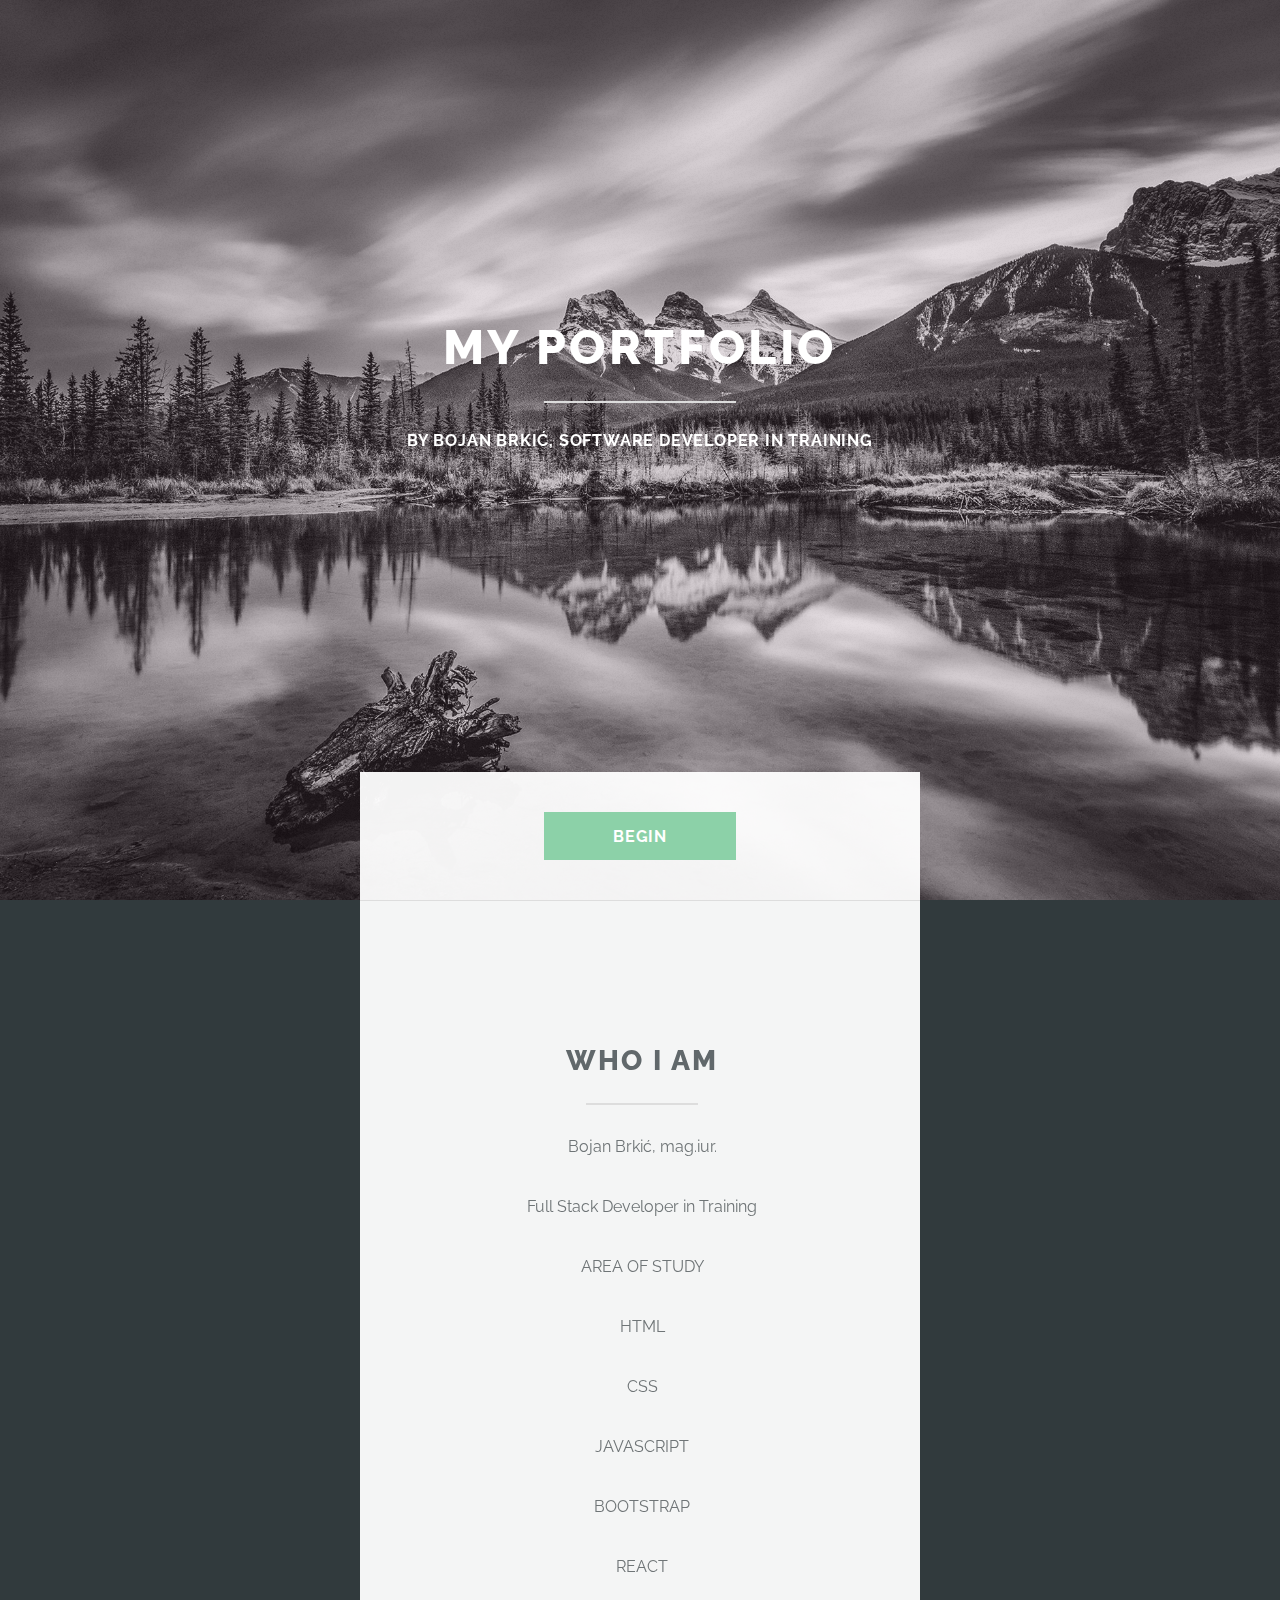
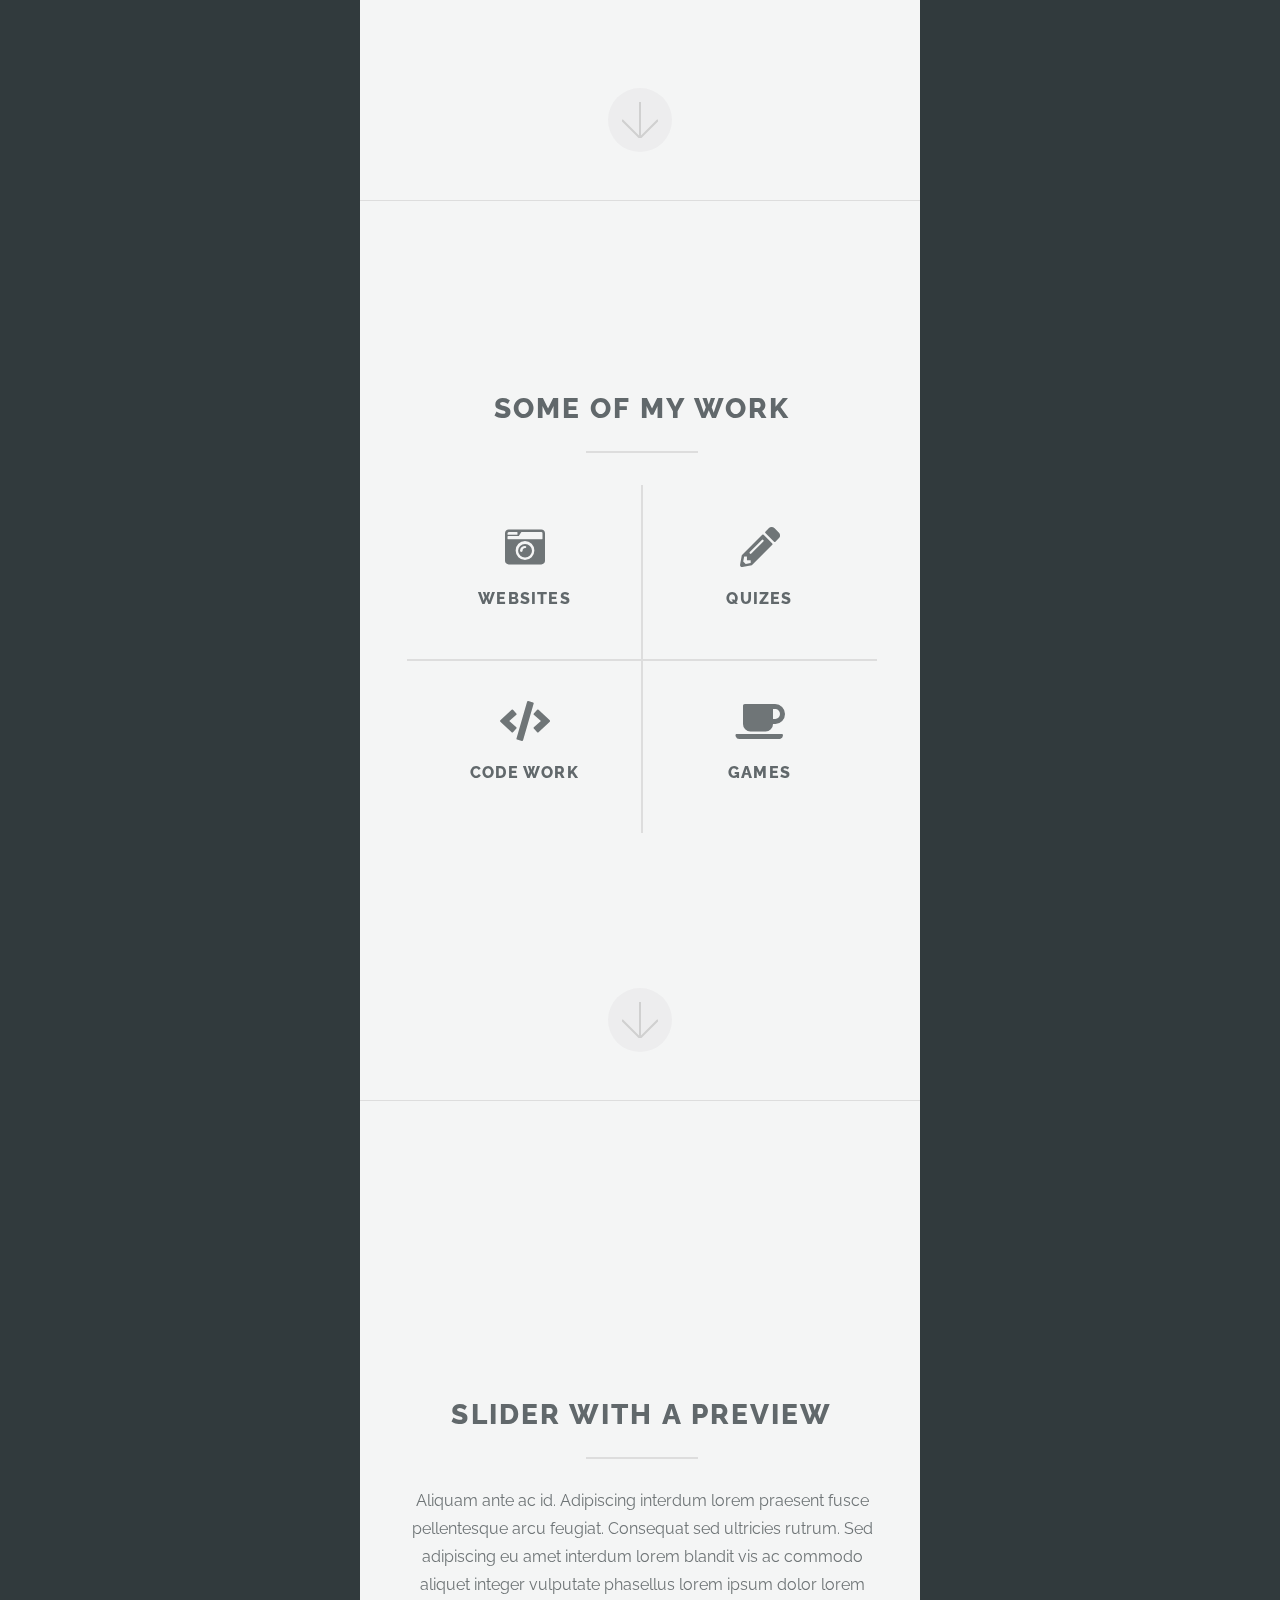
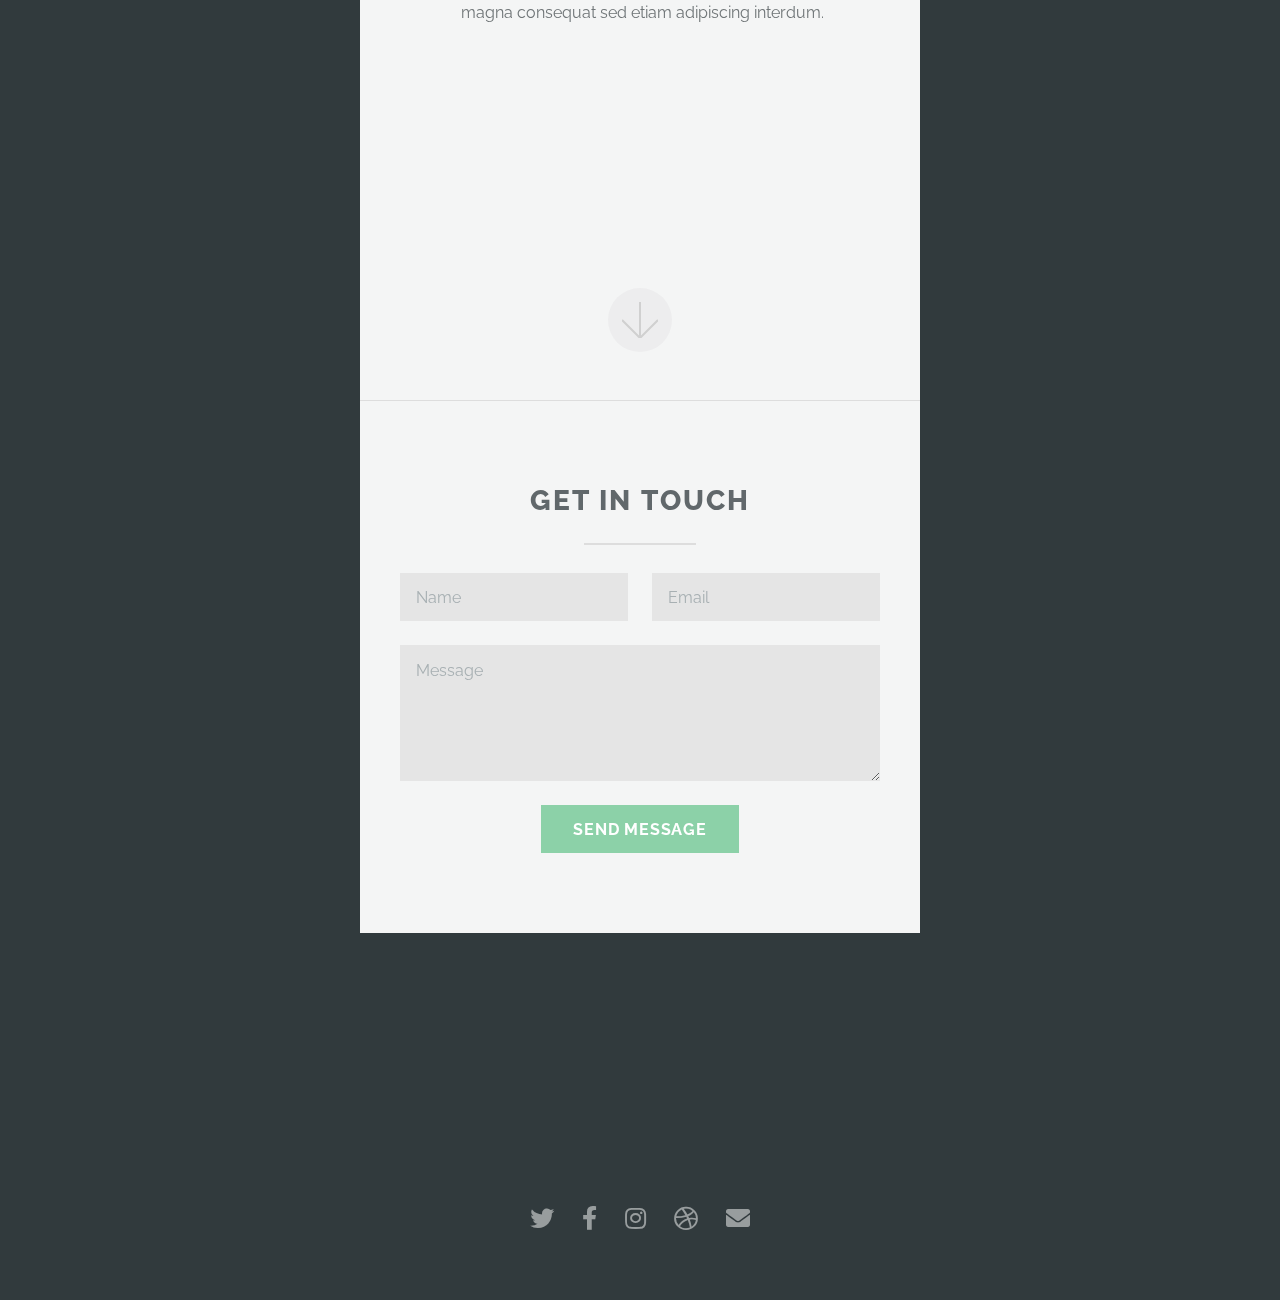
==== commit c0d5f6a4: "up" ====
--- a/index.html
+++ b/index.html
@@ -10,7 +10,6 @@
 	</head>
 	<body class="is-preload">
 
-		<!-- Header -->
 			<section id="header">
 				<header class="major">
 					<h1>My Portfolio</h1>
@@ -23,7 +22,6 @@
 				</div>
 			</section>
 
-		<!-- One -->
 			<section id="one" class="main special">
 				<div class="container">
 					<span class="image fit primary"><img src="3forrest.jpg" alt="" /></span>
@@ -45,8 +43,6 @@
 					<a href="#two" class="goto-next scrolly">Next</a>
 				</div>
 			</section>
-
-		<!-- Two -->
 			<section id="two" class="main special">
 				<div class="container">
 					<span class="image fit primary"><img src="2.jpg" alt="" /></span>
@@ -78,13 +74,12 @@
 				</div>
 			</section>
 
-		<!-- Three -->
 			<section id="three" class="main special">
 				<div class="container">
 					<span class="image fit primary"><img src="2coast.jpg" alt="" /></span>
 					<div class="content">
 						<header class="major">
-							<h2>One more thing</h2>
+							<h2>Slider with a Preview</h2>
 						</header>
 						<p>Aliquam ante ac id. Adipiscing interdum lorem praesent fusce pellentesque arcu feugiat. Consequat sed ultricies rutrum. Sed adipiscing eu amet interdum lorem blandit vis ac commodo aliquet integer vulputate phasellus lorem ipsum dolor lorem magna consequat sed etiam adipiscing interdum.</p>
 					</div>
@@ -110,6 +105,7 @@
 						</div>
 					</form>
 				</div>
+
 				<footer>
 					<ul class="icons">
 						<li><a href="#" class="icon brands alt fa-twitter"><span class="label">Twitter</span></a></li>
